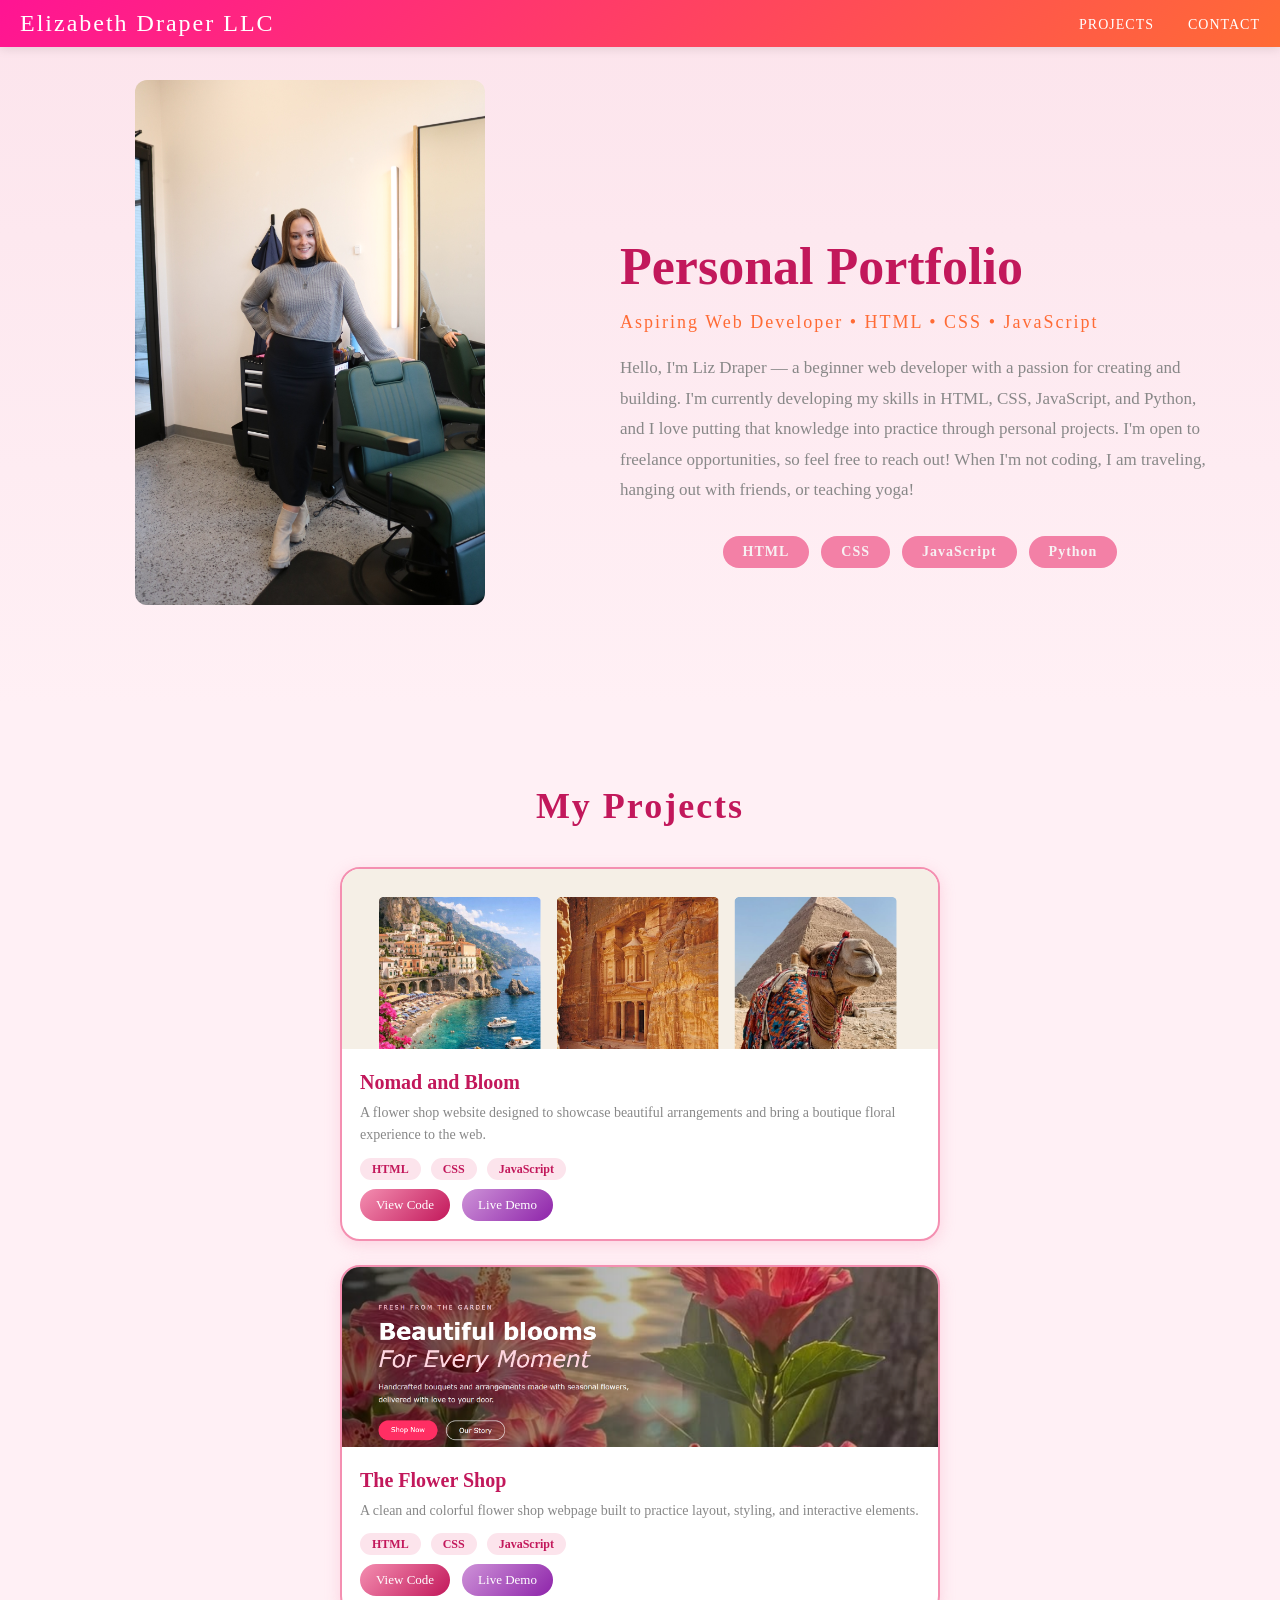
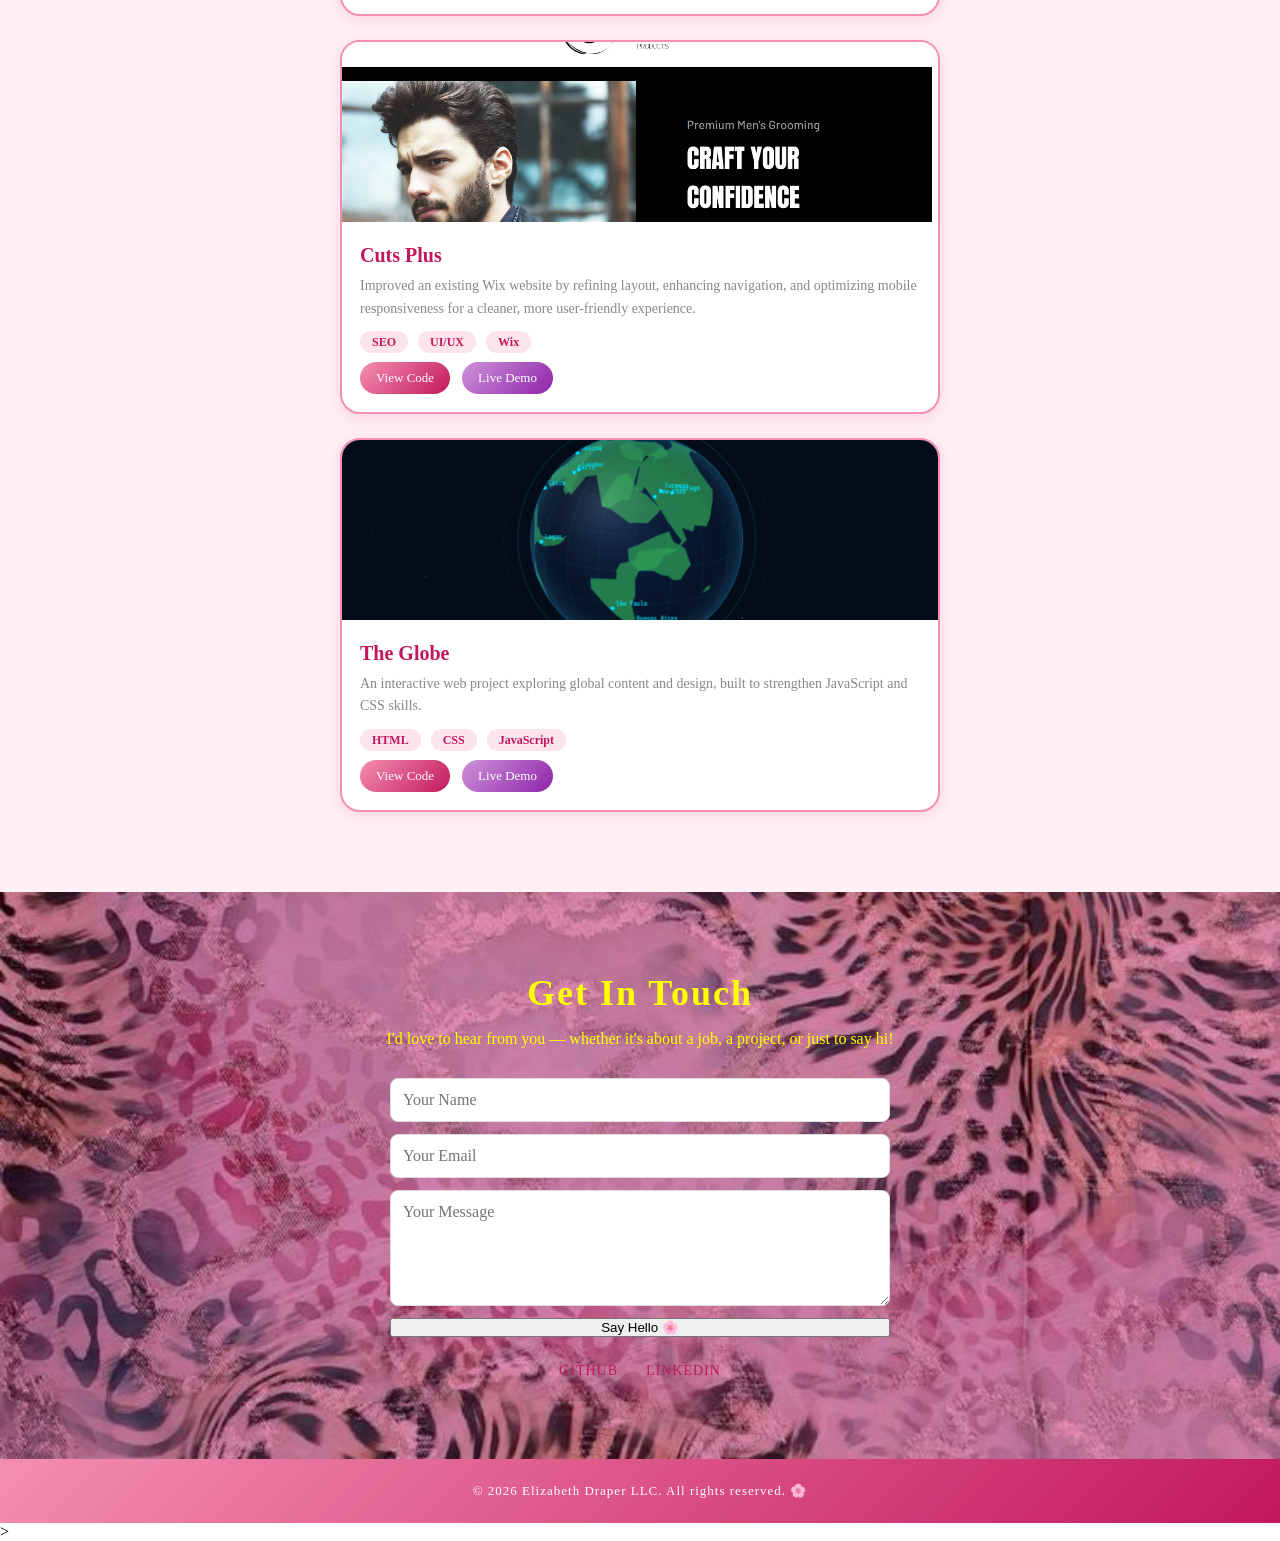
==== index.html @ b150427a "Add files via upload" ====
<!DOCTYPE html>
<html lang="en">
<head>
  <meta charset="UTF-8">
  <meta name="viewport" content="width=device-width, initial-scale=1.0">
  <title>Elizabeth Draper LLC | Portfolio</title>
  <link rel="stylesheet" href="style.css">
  <link href="https://fonts.googleapis.com/css2?family=Cormorant+Garamond:ital,wght@0,400;0,600;1,400&family=Lato:wght@300;400;700&display=swap" rel="stylesheet">
</head>
<body>

  <!-- Header -->
  <header>
    <div class="logo">Elizabeth Draper LLC</div>
    <nav>
      <a href="#projects">Projects</a>
      <a href="#contact">Contact</a>
    </nav>
    
  </header>

<section id="hero">
  <div class="hero-content">
    
    <img src="images/IMG_3966.JPG" alt="Liz Draper" class="headshot">

    <div class="hero-text">
      <h1>Personal Portfolio 🌸</h1>
      <h2 class="tagline">Aspiring Web Developer • HTML • CSS • JavaScript</h2>

      <p>
        Hello, I'm Liz Draper — a beginner web developer with a passion for creating and building. 
        I'm currently developing my skills in HTML, CSS, JavaScript, and Python, and I love putting that knowledge 
        into practice through personal projects. I'm open to freelance opportunities, so feel free to reach out! When I'm not coding, I am traveling, hanging out with friends, or teaching yoga!
      </p>

      <div class="skills-list">
        <span>HTML</span>
        <span>CSS</span>
        <span>JavaScript</span>
        <span>Python</span>
      </div>

    </div>

  </div>
</section>

  

  <!-- Projects -->
  <section id="projects" class="fade-in">
    <h2>My Projects</h2>
    <div class="projects-grid">

      <div class="project-card">
        <img src="images/nmb.png" alt="Nomad and Bloom">
        <div class="project-info">
          <h3>Nomad and Bloom</h3>
          <p>A flower shop website designed to showcase beautiful arrangements and bring a boutique floral experience to the web.</p>
          <div class="project-tags">
            <span>HTML</span>
            <span>CSS</span>
            <span>JavaScript</span>
          </div>
          <div class="project-links">
            <a href="https://ead49181.github.io/nomad-and-bloom/" target="_blank">View Code</a>
            <a href="https://ead49181.github.io/nomad-and-bloom/" target="_blank">Live Demo</a>
          </div>
        </div>
      </div>

      <div class="project-card">
        <img src="images/flowa.png" alt="The Flower Shop">
        <div class="project-info">
          <h3>The Flower Shop</h3>
          <p>A clean and colorful flower shop webpage built to practice layout, styling, and interactive elements.</p>
          <div class="project-tags">
            <span>HTML</span>
            <span>CSS</span>
            <span>JavaScript</span>


          </div>
          <div class="project-links">
            <a href="https://ead49181.github.io/flowershop/" target="_blank">View Code</a>
            <a href="https://ead49181.github.io/flowershop/" target="_blank">Live Demo</a>
          </div>
        </div>
      </div>

      <div class="project-card">
        <img src="images/cutsplus.png" alt="Cuts Plus">
        <div class="project-info">
          <h3>Cuts Plus</h3>
          <p>Improved an existing Wix website by refining layout, enhancing navigation, and optimizing mobile responsiveness for a cleaner, more user-friendly experience.
            </p>
          <div class="project-tags">
            <span>SEO</span>
            <span>UI/UX</span>
            <span>Wix</span>
          </div>
          <div class="project-links">
            <a href="https://www.cutsplusproducts.com/" target="_blank">View Code</a>
            <a href="https://www.cutsplusproducts.com/" target="_blank">Live Demo</a>
          </div>
        </div>
      </div>

      <div class="project-card">
        <img src="images/earf.png" alt="The Globe">
        <div class="project-info">
          <h3>The Globe</h3>
          <p>An interactive web project exploring global content and design, built to strengthen JavaScript and CSS skills.</p>
          <div class="project-tags">
            <span>HTML</span>
            <span>CSS</span>
            <span>JavaScript</span>
          </div>
          <div class="project-links">
            <a href="https://ead49181.github.io/globe/" target="_blank">View Code</a>
            <a href="https://ead49181.github.io/globe/" target="_blank">Live Demo</a>
          </div>
        </div>
      </div>

    </div>
  </section>

  <!-- Contact -->
  <section id="contact" class="fade-in">
    <h2>Get In Touch</h2>
    <p>I'd love to hear from you — whether it's about a job, a project, or just to say hi!</p>
    
    <form action="https://formspree.io/f/mqeodppz" method="POST" class="contact-form">
      <input type="text" name="name" placeholder="Your Name" required>
      <input type="email" name="email" placeholder="Your Email" required>
      <textarea name="message" placeholder="Your Message" rows="5" required></textarea>
      <button type="submit" class="email-btn">Say Hello 🌸</button>
    </form>

    <div class="social-links">
      <a href="https://github.com/ead49181" target="_blank">GitHub</a>
      <a href="https://www.linkedin.com/in/elizabeth-draper-a986241b7/" target="_blank">LinkedIn</a>
    </div>
</section>

  <!-- Footer -->
  <footer>
    <p>© 2026 Elizabeth Draper LLC. All rights reserved. 🌸</p>
  </footer>

  <script src="script.js"></script>
</body>
</html>>
---- style.css ----
/* ── Reset ── */
* {
  margin: 0;
  padding: 0;
  box-sizing: border-box;
}
body {
  background-image: url("images/pinkleopard.jpg");
  background-size: cover;
  background-attachment: fixed;
  background-position: center;
}
.headshot {
  width: 100%;
  max-width: 500px;
  height: auto;
  object-fit: contain;
  border-radius: 10px;
  margin-bottom: 20px;
  display: block;
  margin-left: auto;
  margin-right: auto;
} /* ── Header / Nav ── */
header {
  background: linear-gradient(135deg, #ff1493, #ff6b35);
  padding: 10px 20px;
  display: flex;
  justify-content: space-between;
  align-items: center;
  position: fixed;
  top: 0;
  left: 0;
  width: 100%;
  z-index: 9999;
  box-shadow: 0 2px 10px rgba(0, 0, 0, 0.1);
}
header .logo {
  font-family: "Playfair Display", serif;
  font-size: 24px;
  color: #fff;
  letter-spacing: 2px;
}
nav a {
  color: #fff;
  text-decoration: none;
  margin-left: 30px;
  font-size: 14px;
  letter-spacing: 1px;
  text-transform: uppercase;
  transition: opacity 0.2s;
}
nav a:hover {
  opacity: 0.75;
} /* ── Hero ── */
#hero {
  text-align: center;
  padding: 20px 20px;
  background: linear-gradient(180deg, #fce4ec, #fff0f5);
}
#hero h1 {
  font-family: "Playfair Display", serif;
  font-size: 52px;
  color: #c2185b;
  margin-bottom: 16px;
  margin-top: 100px;
}
#hero h1 span {
  font-style: italic;
  color: #f48fb1;
}
#hero p {
  font-size: 17px;
  color: #888;
  max-width: 600px;
  margin: 0 auto 30px;
  line-height: 1.8;
}
#hero .cta-btn {
  display: inline-block;
  background: linear-gradient(135deg, #f48fb1, #c2185b);
  color: #fff;
  padding: 14px 36px;
  border-radius: 30px;
  text-decoration: none;
  font-size: 15px;
  letter-spacing: 1px;
  transition:
    opacity 0.2s ease,
    transform 0.2s ease;
}
#hero .cta-btn:hover {
  opacity: 0.85;
  transform: translateY(-2px);
} /* ── About ── */
#about {
  padding: 80px 20px;
  text-align: center;
  background: #fff0f5;
}
#about h2 {
  font-family: "Playfair Display", serif;
  font-size: 36px;
  color: #c2185b;
  margin-bottom: 20px;
  letter-spacing: 2px;
}
#about p {
  font-size: 16px;
  color: #888;
  max-width: 650px;
  margin: 0 auto 16px;
  line-height: 1.9;
} /* ── Skills ── */
.skills-list {
  display: flex;
  justify-content: center;
  flex-wrap: wrap;
  gap: 12px;
  margin-top: 30px;
  width: 100%;
}
.skills-list span {
  background: #f380a6;
  color: #f7f1f3;
  border-radius: 20px;
  padding: 8px 20px;
  font-size: 14px;
  font-weight: bold;
  letter-spacing: 1px;
} /* ── Projects ── */
#projects {
  padding: 80px 20px;
  background-color: #fff0f5;
}
#projects h2 {
  font-family: "Playfair Display", serif;
  font-size: 36px;
  text-align: center;
  color: #c2185b;
  margin-bottom: 40px;
  letter-spacing: 2px;
}
.projects-grid {
  display: grid;
  grid-template-columns: 1fr;
  gap: 24px;
  max-width: 600px;
  margin: 0 auto;
}
.project-card {
  background: #fff;
  border: 2px solid #f48fb1;
  border-radius: 20px;
  overflow: hidden;
  box-shadow: 0 4px 15px rgba(244, 143, 177, 0.3);
  transition:
    transform 0.3s ease,
    box-shadow 0.3s ease;
}
.project-card:hover {
  transform: translateY(-6px);
  box-shadow: 0 8px 25px rgba(244, 143, 177, 0.5);
}
.project-card img {
  width: 100%;
  height: 180px;
  object-fit: cover;
}
.project-info {
  padding: 18px;
}
.project-info h3 {
  font-family: "Playfair Display", serif;
  font-size: 20px;
  color: #c2185b;
  margin-bottom: 8px;
}
.project-info p {
  font-size: 14px;
  color: #888;
  margin-bottom: 12px;
  line-height: 1.6;
}
.project-tags span {
  background: #fce4ec;
  color: #c2185b;
  border-radius: 20px;
  padding: 4px 12px;
  font-size: 12px;
  margin-right: 6px;
  font-weight: bold;
}
.project-links a {
  display: inline-block;
  margin-top: 12px;
  color: #fff;
  background: linear-gradient(135deg, #f48fb1, #c2185b);
  padding: 8px 16px;
  border-radius: 20px;
  font-size: 13px;
  text-decoration: none;
  transition: opacity 0.2s ease;
}
.project-links a:hover {
  opacity: 0.85;
}
.project-links a:last-child {
  margin-left: 8px;
  background: linear-gradient(135deg, #ce93d8, #8e24aa);
} /* ── Contact ── */
#contact {
  padding: 80px 20px;
  text-align: center;
  background-image: url("images/pinkleopard.jpg");
  background-size: cover;
  background-position: center;
}
#contact h2 {
  font-family: "Playfair Display", serif;
  font-size: 36px;
  color: #ffff00;
  margin-bottom: 16px;
  letter-spacing: 2px;
}
#contact p {
  font-size: 16px;
  color: #ffff00;
  margin-bottom: 30px;
}
#contact a.email-btn {
  display: inline-block;
  background: linear-gradient(135deg, #f48fb1, #c2185b);
  color: #fff;
  padding: 14px 36px;
  border-radius: 30px;
  text-decoration: none;
  font-size: 15px;
  letter-spacing: 1px;
  transition:
    opacity 0.2s ease,
    transform 0.2s ease;
}
#contact a.email-btn:hover {
  opacity: 0.85;
  transform: translateY(-2px);
}
.social-links {
  margin-top: 24px;
}
.social-links a {
  color: #c2185b;
  text-decoration: none;
  margin: 0 12px;
  font-size: 14px;
  letter-spacing: 1px;
  text-transform: uppercase;
  transition: opacity 0.2s;
}
.social-links a:hover {
  opacity: 0.7;
} /* ── Footer ── */
footer {
  background: linear-gradient(135deg, #f48fb1, #c2185b);
  text-align: center;
  padding: 24px;
  color: #fff;
  font-size: 13px;
  letter-spacing: 1px;
}
.tagline {
  font-size: 18px;
  color: #ff6b35;
  font-weight: 300;
  margin-bottom: 20px;
  letter-spacing: 2px;
}
.hero-content {
  display: flex;
  align-items: center;
  justify-content: center;
  gap: 60px;
  max-width: 1200px;
  margin: 0 auto;
  padding: 60px 20px;
}
.hero-text {
  flex: 1;
  text-align: left;
}
.headshot {
  width: 350px;
  height: auto;
  border-radius: 12px; /* optional slightly rounded corners */
}
@media (max-width: 768px) {
  .hero-content {
    flex-direction: column;
    text-align: center;
  }
  .hero-text {
    text-align: center;
  }
}
.hero-text {
  max-width: 600px;
}
.hero-text h1,
.hero-text h2,
.hero-text p {
  text-align: left;
}
.contact-form {
  display: flex;
  flex-direction: column;
  gap: 12px;
  max-width: 500px;
  margin: 20px auto;
}

.contact-form input,
.contact-form textarea {
  padding: 12px;
  border: 1px solid #ddd;
  border-radius: 8px;
  font-family: inherit;
  font-size: 1rem;
}

.contact-form textarea {
  resize: vertical;
}
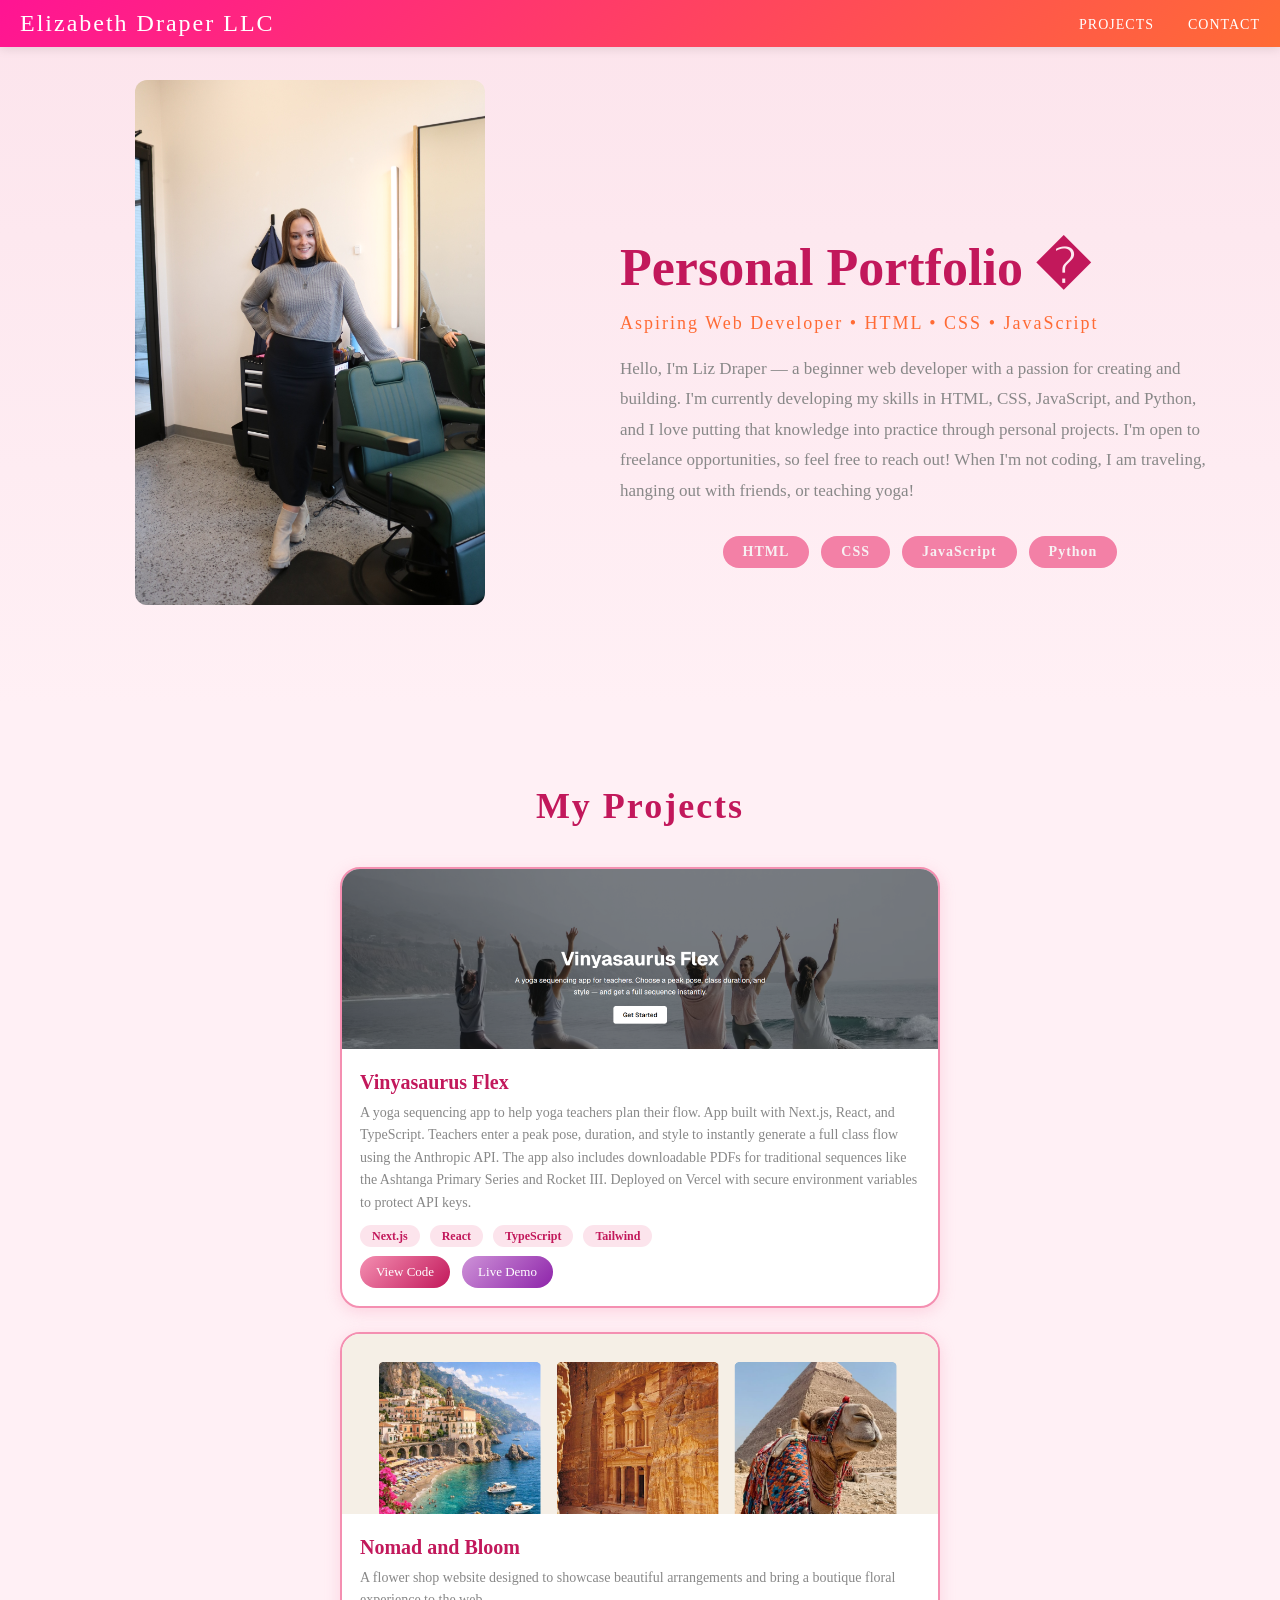
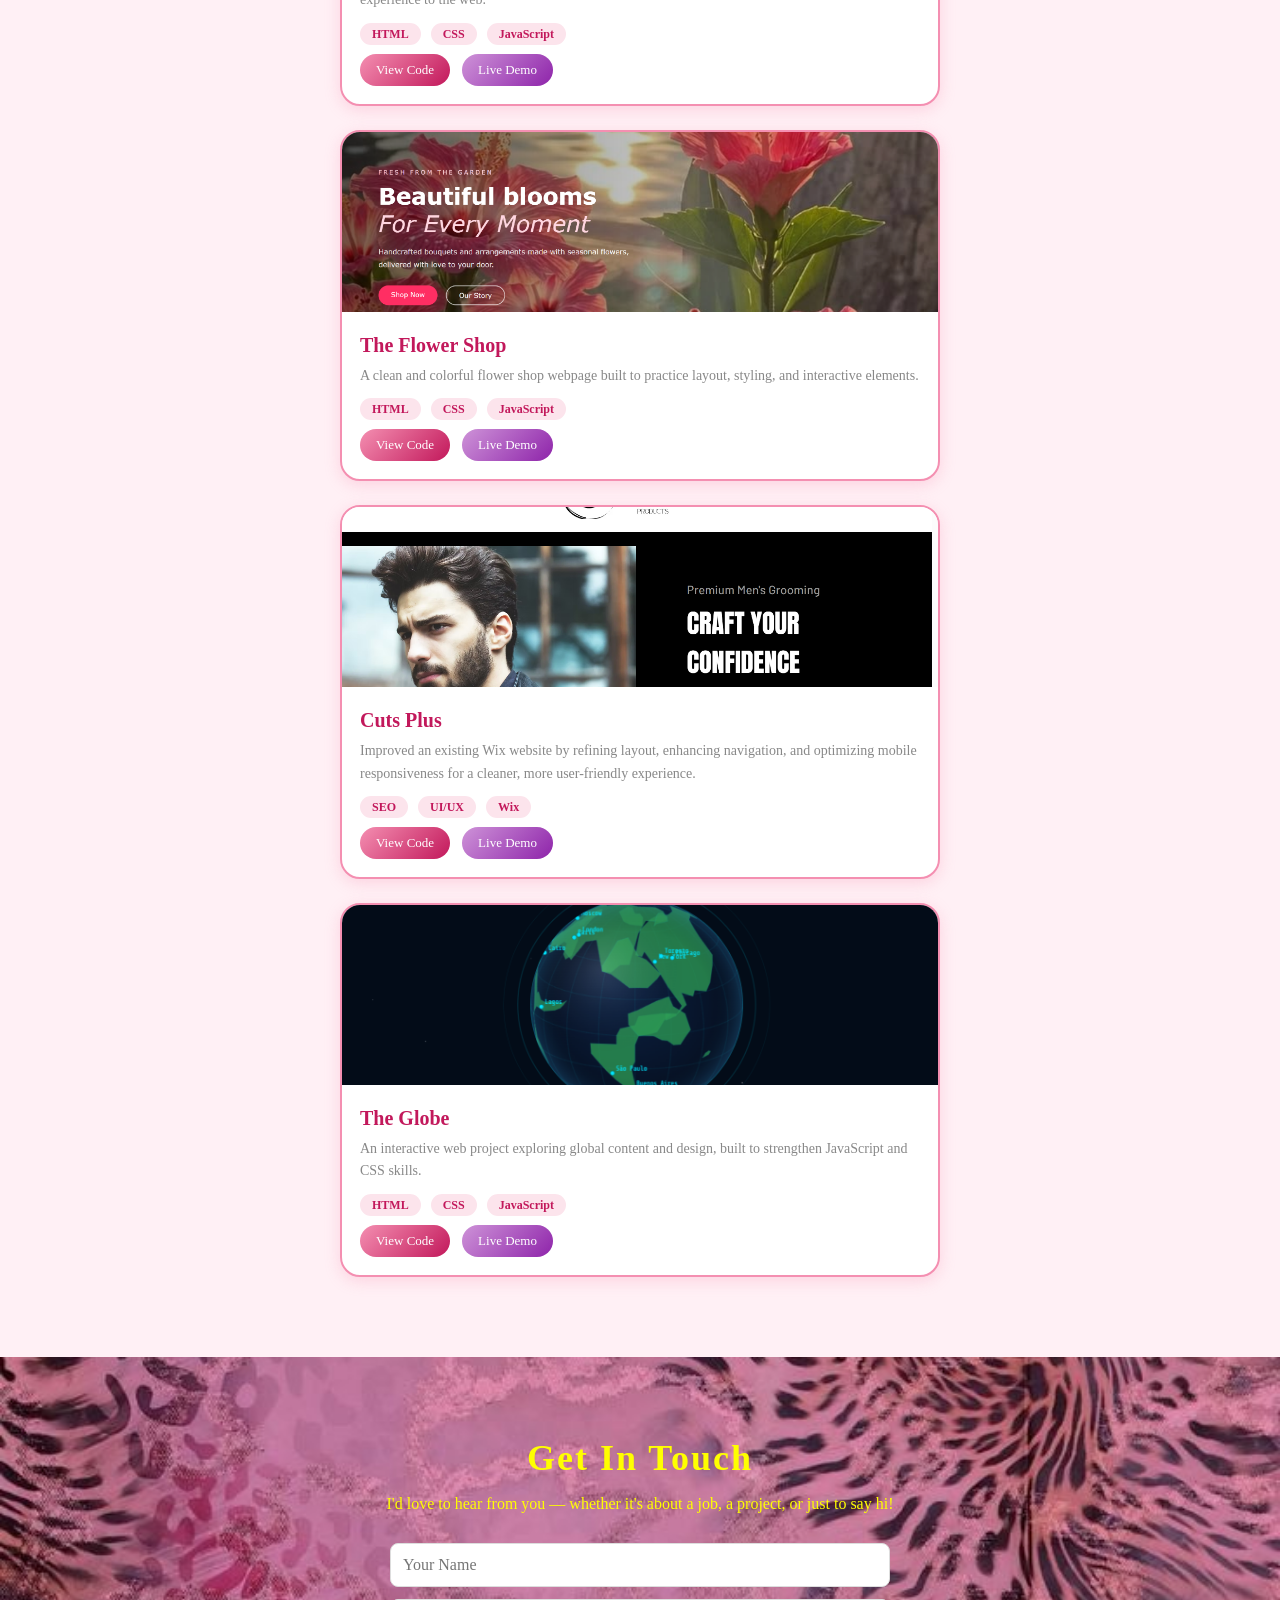
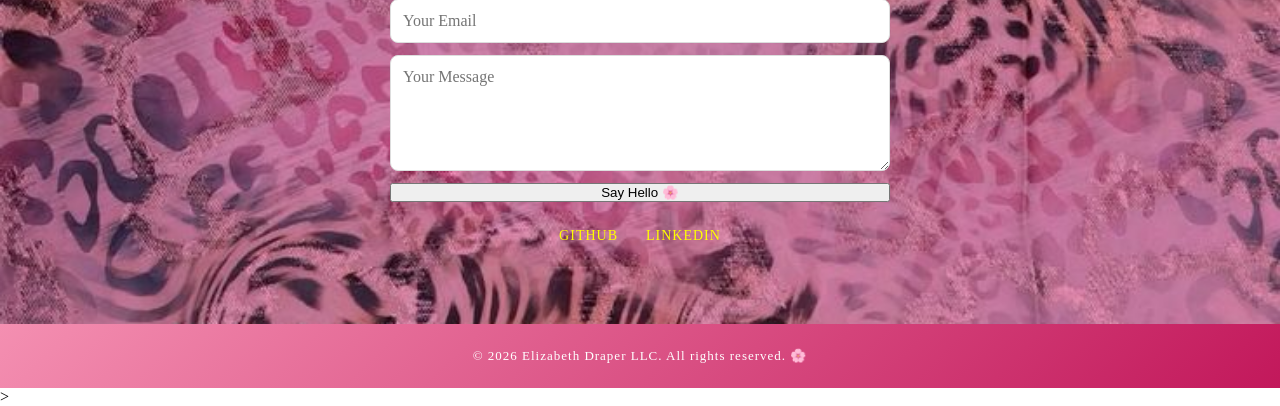
==== commit 50cbd8c2: "add vinyasaurus flex project" ====
--- a/index.html
+++ b/index.html
@@ -1,155 +1,179 @@
-<!DOCTYPE html>
-<html lang="en">
-<head>
-  <meta charset="UTF-8">
-  <meta name="viewport" content="width=device-width, initial-scale=1.0">
-  <title>Elizabeth Draper LLC | Portfolio</title>
-  <link rel="stylesheet" href="style.css">
-  <link href="https://fonts.googleapis.com/css2?family=Cormorant+Garamond:ital,wght@0,400;0,600;1,400&family=Lato:wght@300;400;700&display=swap" rel="stylesheet">
-</head>
-<body>
-
-  <!-- Header -->
-  <header>
-    <div class="logo">Elizabeth Draper LLC</div>
-    <nav>
-      <a href="#projects">Projects</a>
-      <a href="#contact">Contact</a>
-    </nav>
-    
-  </header>
-
-<section id="hero">
-  <div class="hero-content">
-    
-    <img src="images/IMG_3966.JPG" alt="Liz Draper" class="headshot">
-
-    <div class="hero-text">
-      <h1>Personal Portfolio 🌸</h1>
-      <h2 class="tagline">Aspiring Web Developer • HTML • CSS • JavaScript</h2>
-
-      <p>
-        Hello, I'm Liz Draper — a beginner web developer with a passion for creating and building. 
-        I'm currently developing my skills in HTML, CSS, JavaScript, and Python, and I love putting that knowledge 
-        into practice through personal projects. I'm open to freelance opportunities, so feel free to reach out! When I'm not coding, I am traveling, hanging out with friends, or teaching yoga!
-      </p>
-
-      <div class="skills-list">
-        <span>HTML</span>
-        <span>CSS</span>
-        <span>JavaScript</span>
-        <span>Python</span>
-      </div>
-
-    </div>
-
-  </div>
-</section>
-
-  
-
-  <!-- Projects -->
-  <section id="projects" class="fade-in">
-    <h2>My Projects</h2>
-    <div class="projects-grid">
-
-      <div class="project-card">
-        <img src="images/nmb.png" alt="Nomad and Bloom">
-        <div class="project-info">
-          <h3>Nomad and Bloom</h3>
-          <p>A flower shop website designed to showcase beautiful arrangements and bring a boutique floral experience to the web.</p>
-          <div class="project-tags">
-            <span>HTML</span>
-            <span>CSS</span>
-            <span>JavaScript</span>
-          </div>
-          <div class="project-links">
-            <a href="https://ead49181.github.io/nomad-and-bloom/" target="_blank">View Code</a>
-            <a href="https://ead49181.github.io/nomad-and-bloom/" target="_blank">Live Demo</a>
-          </div>
-        </div>
-      </div>
-
-      <div class="project-card">
-        <img src="images/flowa.png" alt="The Flower Shop">
-        <div class="project-info">
-          <h3>The Flower Shop</h3>
-          <p>A clean and colorful flower shop webpage built to practice layout, styling, and interactive elements.</p>
-          <div class="project-tags">
-            <span>HTML</span>
-            <span>CSS</span>
-            <span>JavaScript</span>
-
-
-          </div>
-          <div class="project-links">
-            <a href="https://ead49181.github.io/flowershop/" target="_blank">View Code</a>
-            <a href="https://ead49181.github.io/flowershop/" target="_blank">Live Demo</a>
-          </div>
-        </div>
-      </div>
-
-      <div class="project-card">
-        <img src="images/cutsplus.png" alt="Cuts Plus">
-        <div class="project-info">
-          <h3>Cuts Plus</h3>
-          <p>Improved an existing Wix website by refining layout, enhancing navigation, and optimizing mobile responsiveness for a cleaner, more user-friendly experience.
-            </p>
-          <div class="project-tags">
-            <span>SEO</span>
-            <span>UI/UX</span>
-            <span>Wix</span>
-          </div>
-          <div class="project-links">
-            <a href="https://www.cutsplusproducts.com/" target="_blank">View Code</a>
-            <a href="https://www.cutsplusproducts.com/" target="_blank">Live Demo</a>
-          </div>
-        </div>
-      </div>
-
-      <div class="project-card">
-        <img src="images/earf.png" alt="The Globe">
-        <div class="project-info">
-          <h3>The Globe</h3>
-          <p>An interactive web project exploring global content and design, built to strengthen JavaScript and CSS skills.</p>
-          <div class="project-tags">
-            <span>HTML</span>
-            <span>CSS</span>
-            <span>JavaScript</span>
-          </div>
-          <div class="project-links">
-            <a href="https://ead49181.github.io/globe/" target="_blank">View Code</a>
-            <a href="https://ead49181.github.io/globe/" target="_blank">Live Demo</a>
-          </div>
-        </div>
-      </div>
-
-    </div>
-  </section>
-
-  <!-- Contact -->
-  <section id="contact" class="fade-in">
-    <h2>Get In Touch</h2>
-    <p>I'd love to hear from you — whether it's about a job, a project, or just to say hi!</p>
-    
-    <form action="https://formspree.io/f/mqeodppz" method="POST" class="contact-form">
-      <input type="text" name="name" placeholder="Your Name" required>
-      <input type="email" name="email" placeholder="Your Email" required>
-      <textarea name="message" placeholder="Your Message" rows="5" required></textarea>
-      <button type="submit" class="email-btn">Say Hello 🌸</button>
-    </form>
-
-    <div class="social-links">
-      <a href="https://github.com/ead49181" target="_blank">GitHub</a>
-      <a href="https://www.linkedin.com/in/elizabeth-draper-a986241b7/" target="_blank">LinkedIn</a>
-    </div>
-</section>
-
-  <!-- Footer -->
-  <footer>
-    <p>© 2026 Elizabeth Draper LLC. All rights reserved. 🌸</p>
-  </footer>
-
-  <script src="script.js"></script>
-</body>
+<!DOCTYPE html>
+<html lang="en">
+<head>
+  <meta charset="UTF-8">
+  <meta name="viewport" content="width=device-width, initial-scale=1.0">
+  <title>Elizabeth Draper LLC | Portfolio</title>
+  <link rel="stylesheet" href="style.css">
+  <link href="https://fonts.googleapis.com/css2?family=Cormorant+Garamond:ital,wght@0,400;0,600;1,400&family=Lato:wght@300;400;700&display=swap" rel="stylesheet">
+</head>
+<body>
+
+  <!-- Header -->
+  <header>
+    <div class="logo">Elizabeth Draper LLC</div>
+    <nav>
+      <a href="#projects">Projects</a>
+      <a href="#contact">Contact</a>
+    </nav>
+    
+  </header>
+
+<section id="hero">
+  <div class="hero-content">
+    
+    <img src="images/IMG_3966.JPG" alt="Liz Draper" class="headshot">
+
+    <div class="hero-text">
+      <h1>Personal Portfolio 🌸</h1>
+      <h2 class="tagline">Aspiring Web Developer • HTML • CSS • JavaScript</h2>
+
+      <p>
+        Hello, I'm Liz Draper — a beginner web developer with a passion for creating and building. 
+        I'm currently developing my skills in HTML, CSS, JavaScript, and Python, and I love putting that knowledge 
+        into practice through personal projects. I'm open to freelance opportunities, so feel free to reach out! When I'm not coding, I am traveling, hanging out with friends, or teaching yoga!
+      </p>
+
+      <div class="skills-list">
+        <span>HTML</span>
+        <span>CSS</span>
+        <span>JavaScript</span>
+        <span>Python</span>
+      </div>
+
+    </div>
+
+  </div>
+</section>
+
+  
+
+  <!-- Projects -->
+  <section id="projects" class="fade-in">
+    <h2>My Projects</h2>
+    <div class="projects-grid">
+
+      <div class="project-card">
+        <img src="images/vinny.png" alt="Vinyasaurus Flex">
+        <div class="project-info">
+          <h3>Vinyasaurus Flex</h3>
+          <p>A yoga sequencing app to help yoga teachers plan their flow. 
+            App built with Next.js, React, and TypeScript. Teachers enter a peak pose, duration, 
+            and style to instantly generate a full class flow using the Anthropic API. The app 
+            also includes downloadable PDFs for traditional sequences like the Ashtanga Primary 
+            Series and Rocket III. Deployed on Vercel with secure environment variables to protect
+             API keys.</p>
+          <div class="project-tags">
+            <span>Next.js</span>
+            <span>React</span>
+            <span>TypeScript</span>
+            <span>Tailwind</span>
+          </div>
+          <div class="project-links">
+            <a href="https://github.com/ead49181/vinyasasorusflex" target="_blank">View Code</a>
+            <a href="https://vinyasasorusflex.vercel.app" target="_blank">Live Demo</a>
+          </div>
+        </div>
+      </div>
+
+
+      <div class="project-card">
+        <img src="images/nmb.png" alt="Nomad and Bloom">
+        <div class="project-info">
+          <h3>Nomad and Bloom</h3>
+          <p>A flower shop website designed to showcase beautiful arrangements and bring a boutique floral experience to the web.</p>
+          <div class="project-tags">
+            <span>HTML</span>
+            <span>CSS</span>
+            <span>JavaScript</span>
+          </div>
+          <div class="project-links">
+            <a href="https://ead49181.github.io/nomad-and-bloom/" target="_blank">View Code</a>
+            <a href="https://ead49181.github.io/nomad-and-bloom/" target="_blank">Live Demo</a>
+          </div>
+        </div>
+      </div>
+
+      <div class="project-card">
+        <img src="images/flowa.png" alt="The Flower Shop">
+        <div class="project-info">
+          <h3>The Flower Shop</h3>
+          <p>A clean and colorful flower shop webpage built to practice layout, styling, and interactive elements.</p>
+          <div class="project-tags">
+            <span>HTML</span>
+            <span>CSS</span>
+            <span>JavaScript</span>
+
+
+          </div>
+          <div class="project-links">
+            <a href="https://ead49181.github.io/flowershop/" target="_blank">View Code</a>
+            <a href="https://ead49181.github.io/flowershop/" target="_blank">Live Demo</a>
+          </div>
+        </div>
+      </div>
+
+      <div class="project-card">
+        <img src="images/cutsplus.png" alt="Cuts Plus">
+        <div class="project-info">
+          <h3>Cuts Plus</h3>
+          <p>Improved an existing Wix website by refining layout, enhancing navigation, and optimizing mobile responsiveness for a cleaner, more user-friendly experience.
+            </p>
+          <div class="project-tags">
+            <span>SEO</span>
+            <span>UI/UX</span>
+            <span>Wix</span>
+          </div>
+          <div class="project-links">
+            <a href="https://www.cutsplusproducts.com/" target="_blank">View Code</a>
+            <a href="https://www.cutsplusproducts.com/" target="_blank">Live Demo</a>
+          </div>
+        </div>
+      </div>
+
+      <div class="project-card">
+        <img src="images/earf.png" alt="The Globe">
+        <div class="project-info">
+          <h3>The Globe</h3>
+          <p>An interactive web project exploring global content and design, built to strengthen JavaScript and CSS skills.</p>
+          <div class="project-tags">
+            <span>HTML</span>
+            <span>CSS</span>
+            <span>JavaScript</span>
+          </div>
+          <div class="project-links">
+            <a href="https://ead49181.github.io/globe/" target="_blank">View Code</a>
+            <a href="https://ead49181.github.io/globe/" target="_blank">Live Demo</a>
+          </div>
+        </div>
+      </div>
+
+    </div>
+  </section>
+
+  <!-- Contact -->
+  <section id="contact" class="fade-in">
+    <h2>Get In Touch</h2>
+    <p>I'd love to hear from you — whether it's about a job, a project, or just to say hi!</p>
+    
+    <form action="https://formspree.io/f/mqeodppz" method="POST" class="contact-form">
+      <input type="text" name="name" placeholder="Your Name" required>
+      <input type="email" name="email" placeholder="Your Email" required>
+      <textarea name="message" placeholder="Your Message" rows="5" required></textarea>
+      <button type="submit" class="email-btn">Say Hello 🌸</button>
+    </form>
+
+    <div class="social-links">
+      <a href="https://github.com/ead49181" target="_blank">GitHub</a>
+      <a href="https://www.linkedin.com/in/elizabeth-draper-a986241b7/" target="_blank">LinkedIn</a>
+    </div>
+</section>
+
+  <!-- Footer -->
+  <footer>
+    <p>© 2026 Elizabeth Draper LLC. All rights reserved. 🌸</p>
+  </footer>
+
+  <script src="script.js"></script>
+</body>
 </html>>
--- a/style.css
+++ b/style.css
@@ -1,331 +1,331 @@
-/* ── Reset ── */
-* {
-  margin: 0;
-  padding: 0;
-  box-sizing: border-box;
-}
-body {
-  background-image: url("images/pinkleopard.jpg");
-  background-size: cover;
-  background-attachment: fixed;
-  background-position: center;
-}
-.headshot {
-  width: 100%;
-  max-width: 500px;
-  height: auto;
-  object-fit: contain;
-  border-radius: 10px;
-  margin-bottom: 20px;
-  display: block;
-  margin-left: auto;
-  margin-right: auto;
-} /* ── Header / Nav ── */
-header {
-  background: linear-gradient(135deg, #ff1493, #ff6b35);
-  padding: 10px 20px;
-  display: flex;
-  justify-content: space-between;
-  align-items: center;
-  position: fixed;
-  top: 0;
-  left: 0;
-  width: 100%;
-  z-index: 9999;
-  box-shadow: 0 2px 10px rgba(0, 0, 0, 0.1);
-}
-header .logo {
-  font-family: "Playfair Display", serif;
-  font-size: 24px;
-  color: #fff;
-  letter-spacing: 2px;
-}
-nav a {
-  color: #fff;
-  text-decoration: none;
-  margin-left: 30px;
-  font-size: 14px;
-  letter-spacing: 1px;
-  text-transform: uppercase;
-  transition: opacity 0.2s;
-}
-nav a:hover {
-  opacity: 0.75;
-} /* ── Hero ── */
-#hero {
-  text-align: center;
-  padding: 20px 20px;
-  background: linear-gradient(180deg, #fce4ec, #fff0f5);
-}
-#hero h1 {
-  font-family: "Playfair Display", serif;
-  font-size: 52px;
-  color: #c2185b;
-  margin-bottom: 16px;
-  margin-top: 100px;
-}
-#hero h1 span {
-  font-style: italic;
-  color: #f48fb1;
-}
-#hero p {
-  font-size: 17px;
-  color: #888;
-  max-width: 600px;
-  margin: 0 auto 30px;
-  line-height: 1.8;
-}
-#hero .cta-btn {
-  display: inline-block;
-  background: linear-gradient(135deg, #f48fb1, #c2185b);
-  color: #fff;
-  padding: 14px 36px;
-  border-radius: 30px;
-  text-decoration: none;
-  font-size: 15px;
-  letter-spacing: 1px;
-  transition:
-    opacity 0.2s ease,
-    transform 0.2s ease;
-}
-#hero .cta-btn:hover {
-  opacity: 0.85;
-  transform: translateY(-2px);
-} /* ── About ── */
-#about {
-  padding: 80px 20px;
-  text-align: center;
-  background: #fff0f5;
-}
-#about h2 {
-  font-family: "Playfair Display", serif;
-  font-size: 36px;
-  color: #c2185b;
-  margin-bottom: 20px;
-  letter-spacing: 2px;
-}
-#about p {
-  font-size: 16px;
-  color: #888;
-  max-width: 650px;
-  margin: 0 auto 16px;
-  line-height: 1.9;
-} /* ── Skills ── */
-.skills-list {
-  display: flex;
-  justify-content: center;
-  flex-wrap: wrap;
-  gap: 12px;
-  margin-top: 30px;
-  width: 100%;
-}
-.skills-list span {
-  background: #f380a6;
-  color: #f7f1f3;
-  border-radius: 20px;
-  padding: 8px 20px;
-  font-size: 14px;
-  font-weight: bold;
-  letter-spacing: 1px;
-} /* ── Projects ── */
-#projects {
-  padding: 80px 20px;
-  background-color: #fff0f5;
-}
-#projects h2 {
-  font-family: "Playfair Display", serif;
-  font-size: 36px;
-  text-align: center;
-  color: #c2185b;
-  margin-bottom: 40px;
-  letter-spacing: 2px;
-}
-.projects-grid {
-  display: grid;
-  grid-template-columns: 1fr;
-  gap: 24px;
-  max-width: 600px;
-  margin: 0 auto;
-}
-.project-card {
-  background: #fff;
-  border: 2px solid #f48fb1;
-  border-radius: 20px;
-  overflow: hidden;
-  box-shadow: 0 4px 15px rgba(244, 143, 177, 0.3);
-  transition:
-    transform 0.3s ease,
-    box-shadow 0.3s ease;
-}
-.project-card:hover {
-  transform: translateY(-6px);
-  box-shadow: 0 8px 25px rgba(244, 143, 177, 0.5);
-}
-.project-card img {
-  width: 100%;
-  height: 180px;
-  object-fit: cover;
-}
-.project-info {
-  padding: 18px;
-}
-.project-info h3 {
-  font-family: "Playfair Display", serif;
-  font-size: 20px;
-  color: #c2185b;
-  margin-bottom: 8px;
-}
-.project-info p {
-  font-size: 14px;
-  color: #888;
-  margin-bottom: 12px;
-  line-height: 1.6;
-}
-.project-tags span {
-  background: #fce4ec;
-  color: #c2185b;
-  border-radius: 20px;
-  padding: 4px 12px;
-  font-size: 12px;
-  margin-right: 6px;
-  font-weight: bold;
-}
-.project-links a {
-  display: inline-block;
-  margin-top: 12px;
-  color: #fff;
-  background: linear-gradient(135deg, #f48fb1, #c2185b);
-  padding: 8px 16px;
-  border-radius: 20px;
-  font-size: 13px;
-  text-decoration: none;
-  transition: opacity 0.2s ease;
-}
-.project-links a:hover {
-  opacity: 0.85;
-}
-.project-links a:last-child {
-  margin-left: 8px;
-  background: linear-gradient(135deg, #ce93d8, #8e24aa);
-} /* ── Contact ── */
-#contact {
-  padding: 80px 20px;
-  text-align: center;
-  background-image: url("images/pinkleopard.jpg");
-  background-size: cover;
-  background-position: center;
-}
-#contact h2 {
-  font-family: "Playfair Display", serif;
-  font-size: 36px;
-  color: #ffff00;
-  margin-bottom: 16px;
-  letter-spacing: 2px;
-}
-#contact p {
-  font-size: 16px;
-  color: #ffff00;
-  margin-bottom: 30px;
-}
-#contact a.email-btn {
-  display: inline-block;
-  background: linear-gradient(135deg, #f48fb1, #c2185b);
-  color: #fff;
-  padding: 14px 36px;
-  border-radius: 30px;
-  text-decoration: none;
-  font-size: 15px;
-  letter-spacing: 1px;
-  transition:
-    opacity 0.2s ease,
-    transform 0.2s ease;
-}
-#contact a.email-btn:hover {
-  opacity: 0.85;
-  transform: translateY(-2px);
-}
-.social-links {
-  margin-top: 24px;
-}
-.social-links a {
-  color: #c2185b;
-  text-decoration: none;
-  margin: 0 12px;
-  font-size: 14px;
-  letter-spacing: 1px;
-  text-transform: uppercase;
-  transition: opacity 0.2s;
-}
-.social-links a:hover {
-  opacity: 0.7;
-} /* ── Footer ── */
-footer {
-  background: linear-gradient(135deg, #f48fb1, #c2185b);
-  text-align: center;
-  padding: 24px;
-  color: #fff;
-  font-size: 13px;
-  letter-spacing: 1px;
-}
-.tagline {
-  font-size: 18px;
-  color: #ff6b35;
-  font-weight: 300;
-  margin-bottom: 20px;
-  letter-spacing: 2px;
-}
-.hero-content {
-  display: flex;
-  align-items: center;
-  justify-content: center;
-  gap: 60px;
-  max-width: 1200px;
-  margin: 0 auto;
-  padding: 60px 20px;
-}
-.hero-text {
-  flex: 1;
-  text-align: left;
-}
-.headshot {
-  width: 350px;
-  height: auto;
-  border-radius: 12px; /* optional slightly rounded corners */
-}
-@media (max-width: 768px) {
-  .hero-content {
-    flex-direction: column;
-    text-align: center;
-  }
-  .hero-text {
-    text-align: center;
-  }
-}
-.hero-text {
-  max-width: 600px;
-}
-.hero-text h1,
-.hero-text h2,
-.hero-text p {
-  text-align: left;
-}
-.contact-form {
-  display: flex;
-  flex-direction: column;
-  gap: 12px;
-  max-width: 500px;
-  margin: 20px auto;
-}
-
-.contact-form input,
-.contact-form textarea {
-  padding: 12px;
-  border: 1px solid #ddd;
-  border-radius: 8px;
-  font-family: inherit;
-  font-size: 1rem;
-}
-
-.contact-form textarea {
-  resize: vertical;
+/* ── Reset ── */
+* {
+  margin: 0;
+  padding: 0;
+  box-sizing: border-box;
+}
+body {
+  background-image: url("images/pinkleopard.jpg");
+  background-size: cover;
+  background-attachment: fixed;
+  background-position: center;
+}
+.headshot {
+  width: 100%;
+  max-width: 500px;
+  height: auto;
+  object-fit: contain;
+  border-radius: 10px;
+  margin-bottom: 20px;
+  display: block;
+  margin-left: auto;
+  margin-right: auto;
+} /* ── Header / Nav ── */
+header {
+  background: linear-gradient(135deg, #ff1493, #ff6b35);
+  padding: 10px 20px;
+  display: flex;
+  justify-content: space-between;
+  align-items: center;
+  position: fixed;
+  top: 0;
+  left: 0;
+  width: 100%;
+  z-index: 9999;
+  box-shadow: 0 2px 10px rgba(0, 0, 0, 0.1);
+}
+header .logo {
+  font-family: "Playfair Display", serif;
+  font-size: 24px;
+  color: #fff;
+  letter-spacing: 2px;
+}
+nav a {
+  color: #fff;
+  text-decoration: none;
+  margin-left: 30px;
+  font-size: 14px;
+  letter-spacing: 1px;
+  text-transform: uppercase;
+  transition: opacity 0.2s;
+}
+nav a:hover {
+  opacity: 0.75;
+} /* ── Hero ── */
+#hero {
+  text-align: center;
+  padding: 20px 20px;
+  background: linear-gradient(180deg, #fce4ec, #fff0f5);
+}
+#hero h1 {
+  font-family: "Playfair Display", serif;
+  font-size: 52px;
+  color: #c2185b;
+  margin-bottom: 16px;
+  margin-top: 100px;
+}
+#hero h1 span {
+  font-style: italic;
+  color: #f48fb1;
+}
+#hero p {
+  font-size: 17px;
+  color: #888;
+  max-width: 600px;
+  margin: 0 auto 30px;
+  line-height: 1.8;
+}
+#hero .cta-btn {
+  display: inline-block;
+  background: linear-gradient(135deg, #f48fb1, #c2185b);
+  color: #fff;
+  padding: 14px 36px;
+  border-radius: 30px;
+  text-decoration: none;
+  font-size: 15px;
+  letter-spacing: 1px;
+  transition:
+    opacity 0.2s ease,
+    transform 0.2s ease;
+}
+#hero .cta-btn:hover {
+  opacity: 0.85;
+  transform: translateY(-2px);
+} /* ── About ── */
+#about {
+  padding: 80px 20px;
+  text-align: center;
+  background: #fff0f5;
+}
+#about h2 {
+  font-family: "Playfair Display", serif;
+  font-size: 36px;
+  color: #c2185b;
+  margin-bottom: 20px;
+  letter-spacing: 2px;
+}
+#about p {
+  font-size: 16px;
+  color: #888;
+  max-width: 650px;
+  margin: 0 auto 16px;
+  line-height: 1.9;
+} /* ── Skills ── */
+.skills-list {
+  display: flex;
+  justify-content: center;
+  flex-wrap: wrap;
+  gap: 12px;
+  margin-top: 30px;
+  width: 100%;
+}
+.skills-list span {
+  background: #f380a6;
+  color: #f7f1f3;
+  border-radius: 20px;
+  padding: 8px 20px;
+  font-size: 14px;
+  font-weight: bold;
+  letter-spacing: 1px;
+} /* ── Projects ── */
+#projects {
+  padding: 80px 20px;
+  background-color: #fff0f5;
+}
+#projects h2 {
+  font-family: "Playfair Display", serif;
+  font-size: 36px;
+  text-align: center;
+  color: #c2185b;
+  margin-bottom: 40px;
+  letter-spacing: 2px;
+}
+.projects-grid {
+  display: grid;
+  grid-template-columns: 1fr;
+  gap: 24px;
+  max-width: 600px;
+  margin: 0 auto;
+}
+.project-card {
+  background: #fff;
+  border: 2px solid #f48fb1;
+  border-radius: 20px;
+  overflow: hidden;
+  box-shadow: 0 4px 15px rgba(244, 143, 177, 0.3);
+  transition:
+    transform 0.3s ease,
+    box-shadow 0.3s ease;
+}
+.project-card:hover {
+  transform: translateY(-6px);
+  box-shadow: 0 8px 25px rgba(244, 143, 177, 0.5);
+}
+.project-card img {
+  width: 100%;
+  height: 180px;
+  object-fit: cover;
+}
+.project-info {
+  padding: 18px;
+}
+.project-info h3 {
+  font-family: "Playfair Display", serif;
+  font-size: 20px;
+  color: #c2185b;
+  margin-bottom: 8px;
+}
+.project-info p {
+  font-size: 14px;
+  color: #888;
+  margin-bottom: 12px;
+  line-height: 1.6;
+}
+.project-tags span {
+  background: #fce4ec;
+  color: #c2185b;
+  border-radius: 20px;
+  padding: 4px 12px;
+  font-size: 12px;
+  margin-right: 6px;
+  font-weight: bold;
+}
+.project-links a {
+  display: inline-block;
+  margin-top: 12px;
+  color: #fff;
+  background: linear-gradient(135deg, #f48fb1, #c2185b);
+  padding: 8px 16px;
+  border-radius: 20px;
+  font-size: 13px;
+  text-decoration: none;
+  transition: opacity 0.2s ease;
+}
+.project-links a:hover {
+  opacity: 0.85;
+}
+.project-links a:last-child {
+  margin-left: 8px;
+  background: linear-gradient(135deg, #ce93d8, #8e24aa);
+} /* ── Contact ── */
+#contact {
+  padding: 80px 20px;
+  text-align: center;
+  background-image: url("images/pinkleopard.jpg");
+  background-size: cover;
+  background-position: center;
+}
+#contact h2 {
+  font-family: "Playfair Display", serif;
+  font-size: 36px;
+  color: #ffff00;
+  margin-bottom: 16px;
+  letter-spacing: 2px;
+}
+#contact p {
+  font-size: 16px;
+  color: #ffff00;
+  margin-bottom: 30px;
+}
+#contact a.email-btn {
+  display: inline-block;
+  background: linear-gradient(135deg, #f48fb1, #c2185b);
+  color: #fff;
+  padding: 14px 36px;
+  border-radius: 30px;
+  text-decoration: none;
+  font-size: 15px;
+  letter-spacing: 1px;
+  transition:
+    opacity 0.2s ease,
+    transform 0.2s ease;
+}
+#contact a.email-btn:hover {
+  opacity: 0.85;
+  transform: translateY(-2px);
+}
+.social-links {
+  margin-top: 24px;
+}
+.social-links a {
+  color: #ffff00;
+  text-decoration: none;
+  margin: 0 12px;
+  font-size: 14px;
+  letter-spacing: 1px;
+  text-transform: uppercase;
+  transition: opacity 0.2s;
+}
+.social-links a:hover {
+  opacity: 0.7;
+} /* ── Footer ── */
+footer {
+  background: linear-gradient(135deg, #f48fb1, #c2185b);
+  text-align: center;
+  padding: 24px;
+  color: #fff;
+  font-size: 13px;
+  letter-spacing: 1px;
+}
+.tagline {
+  font-size: 18px;
+  color: #ff6b35;
+  font-weight: 300;
+  margin-bottom: 20px;
+  letter-spacing: 2px;
+}
+.hero-content {
+  display: flex;
+  align-items: center;
+  justify-content: center;
+  gap: 60px;
+  max-width: 1200px;
+  margin: 0 auto;
+  padding: 60px 20px;
+}
+.hero-text {
+  flex: 1;
+  text-align: left;
+}
+.headshot {
+  width: 350px;
+  height: auto;
+  border-radius: 12px; /* optional slightly rounded corners */
+}
+@media (max-width: 768px) {
+  .hero-content {
+    flex-direction: column;
+    text-align: center;
+  }
+  .hero-text {
+    text-align: center;
+  }
+}
+.hero-text {
+  max-width: 600px;
+}
+.hero-text h1,
+.hero-text h2,
+.hero-text p {
+  text-align: left;
+}
+.contact-form {
+  display: flex;
+  flex-direction: column;
+  gap: 12px;
+  max-width: 500px;
+  margin: 20px auto;
+}
+
+.contact-form input,
+.contact-form textarea {
+  padding: 12px;
+  border: 1px solid #ddd;
+  border-radius: 8px;
+  font-family: inherit;
+  font-size: 1rem;
+}
+
+.contact-form textarea {
+  resize: vertical;
 }
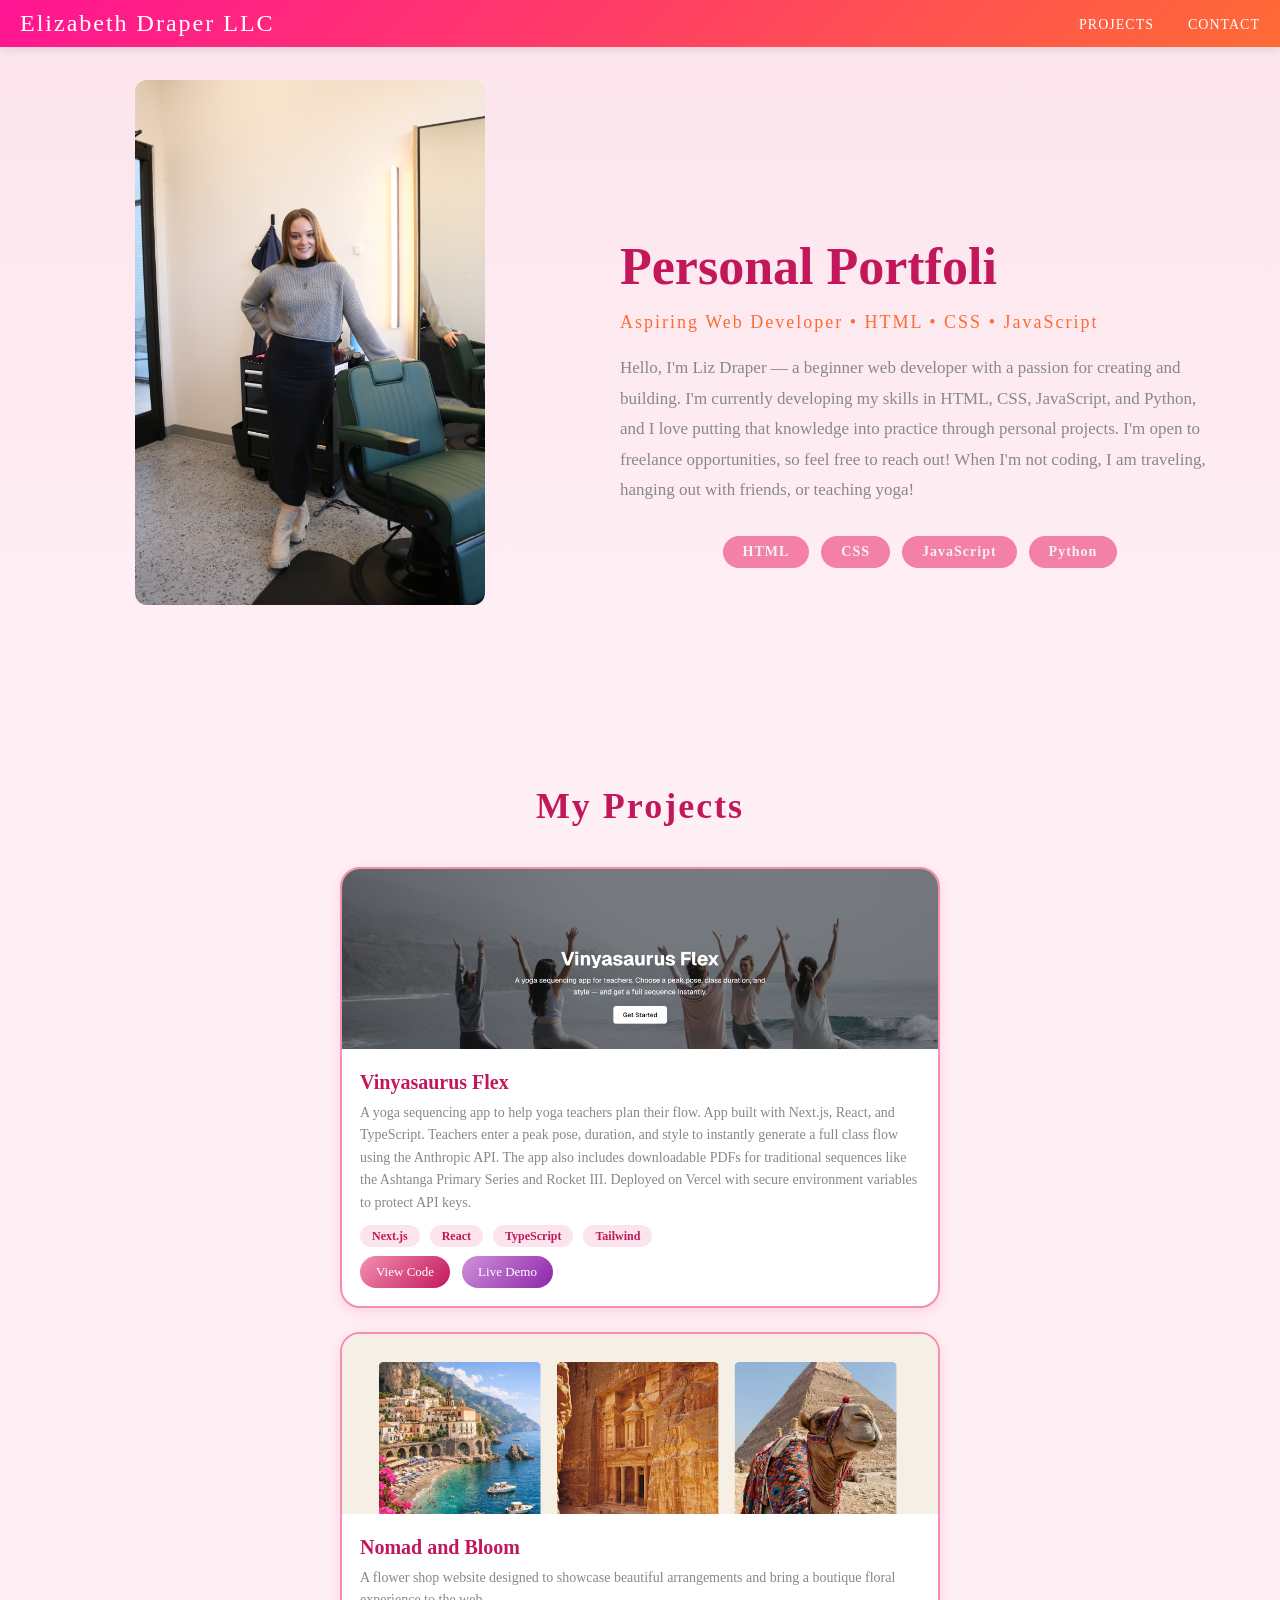
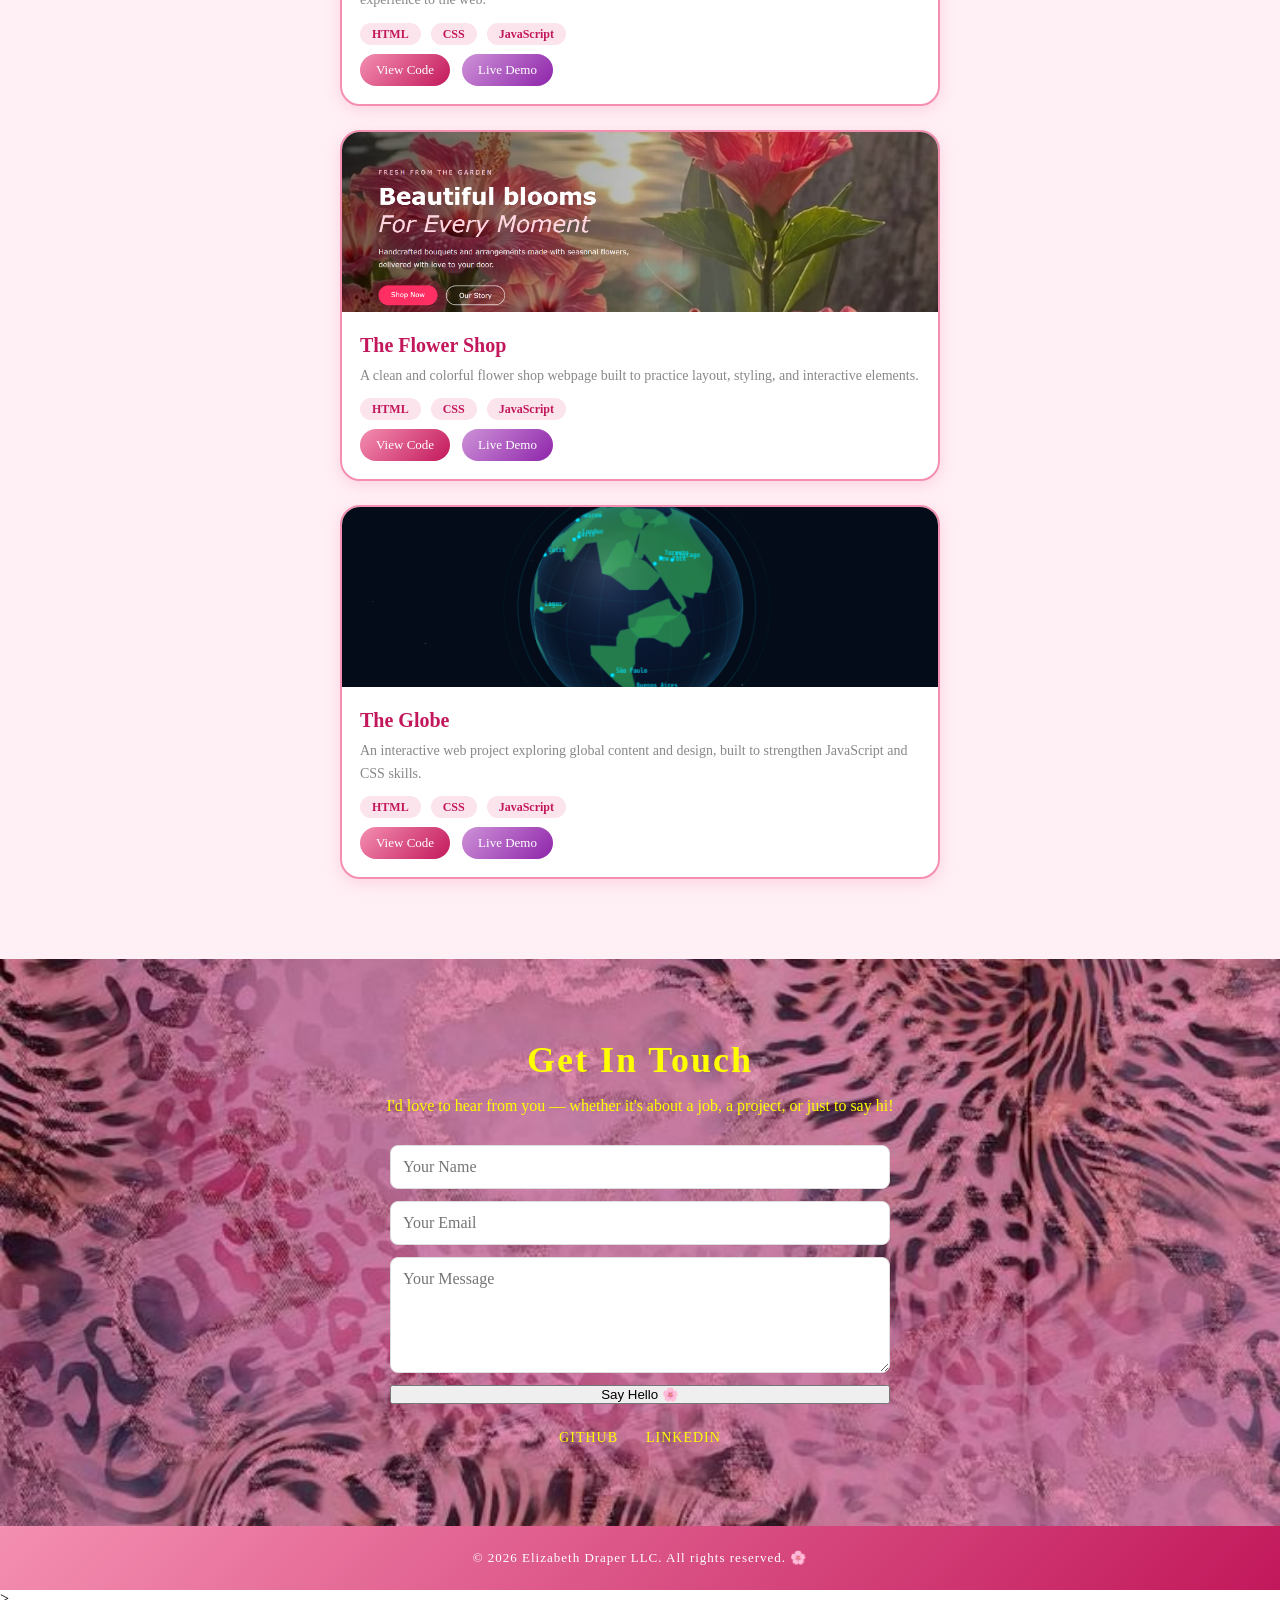
==== commit cb563534: "describe what you changed" ====
--- a/index.html
+++ b/index.html
@@ -113,24 +113,7 @@
         </div>
       </div>
 
-      <div class="project-card">
-        <img src="images/cutsplus.png" alt="Cuts Plus">
-        <div class="project-info">
-          <h3>Cuts Plus</h3>
-          <p>Improved an existing Wix website by refining layout, enhancing navigation, and optimizing mobile responsiveness for a cleaner, more user-friendly experience.
-            </p>
-          <div class="project-tags">
-            <span>SEO</span>
-            <span>UI/UX</span>
-            <span>Wix</span>
-          </div>
-          <div class="project-links">
-            <a href="https://www.cutsplusproducts.com/" target="_blank">View Code</a>
-            <a href="https://www.cutsplusproducts.com/" target="_blank">Live Demo</a>
-          </div>
-        </div>
-      </div>
-
+    
       <div class="project-card">
         <img src="images/earf.png" alt="The Globe">
         <div class="project-info">
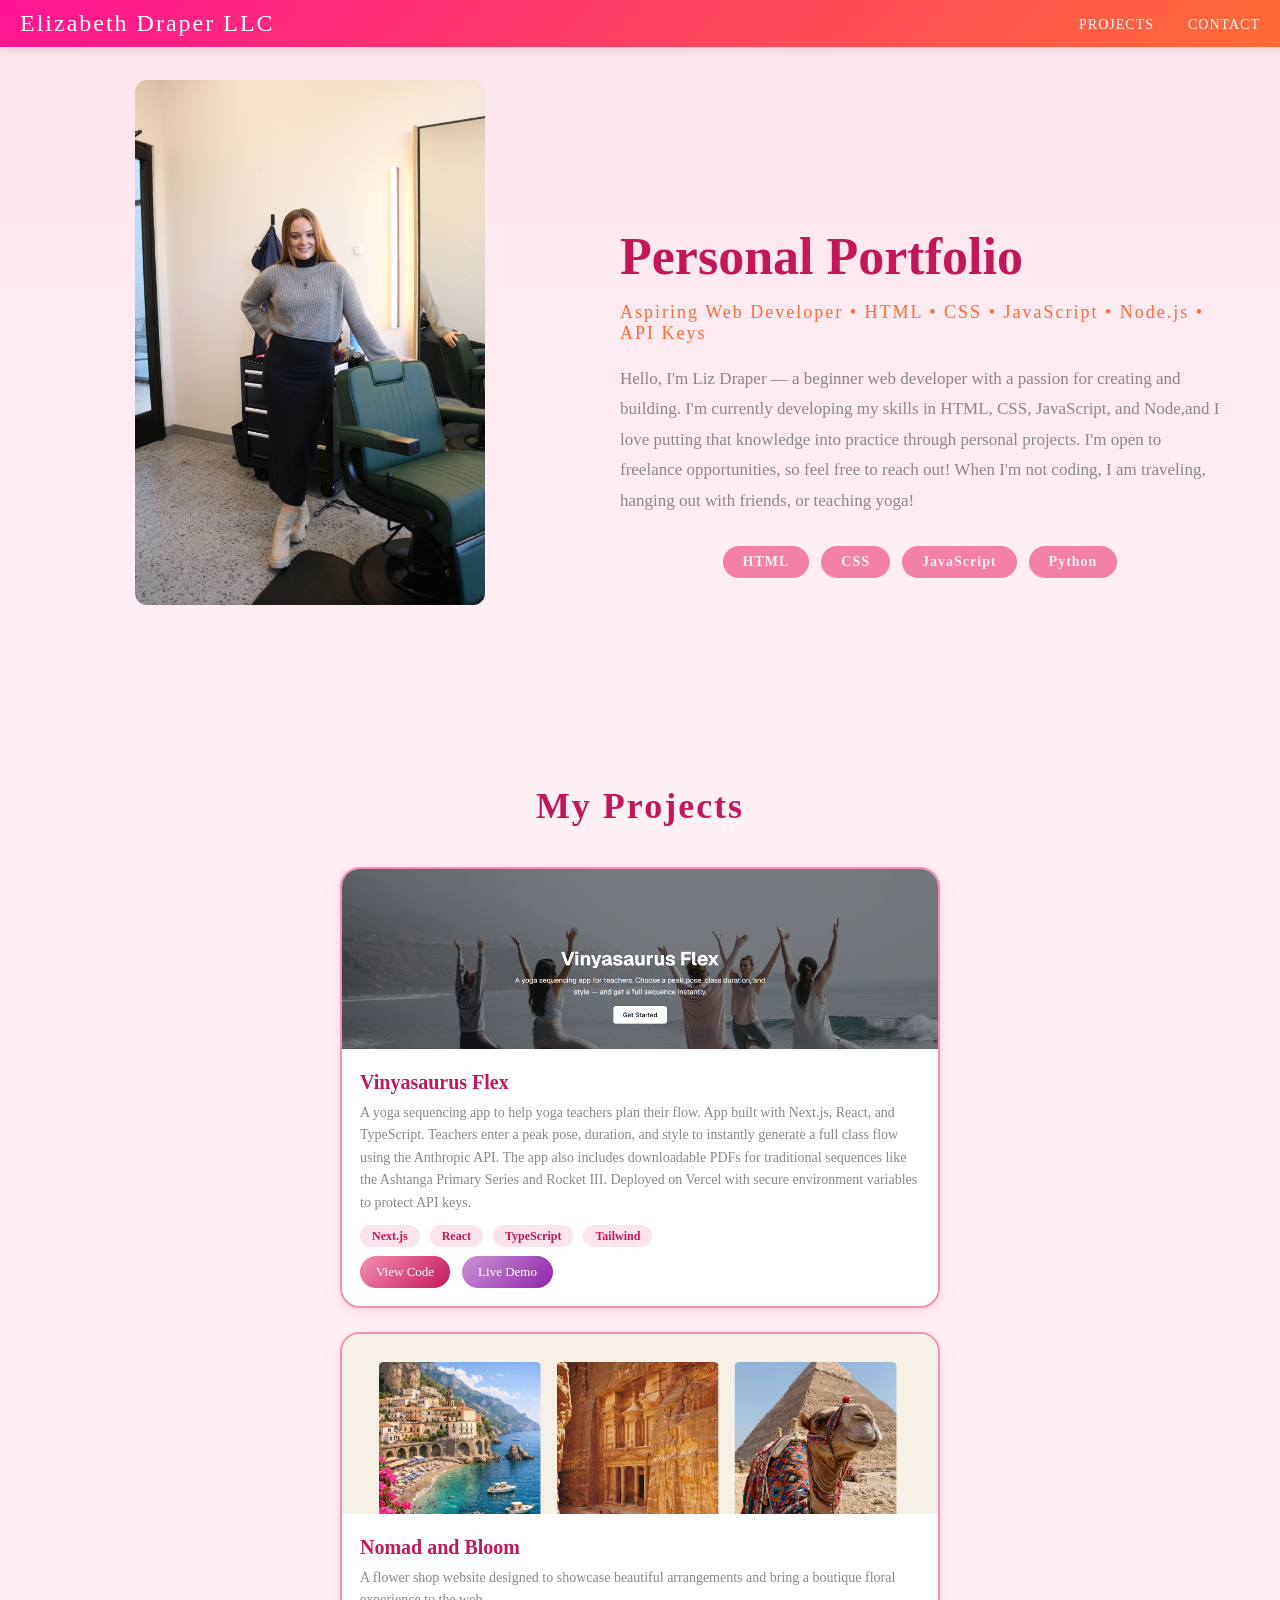
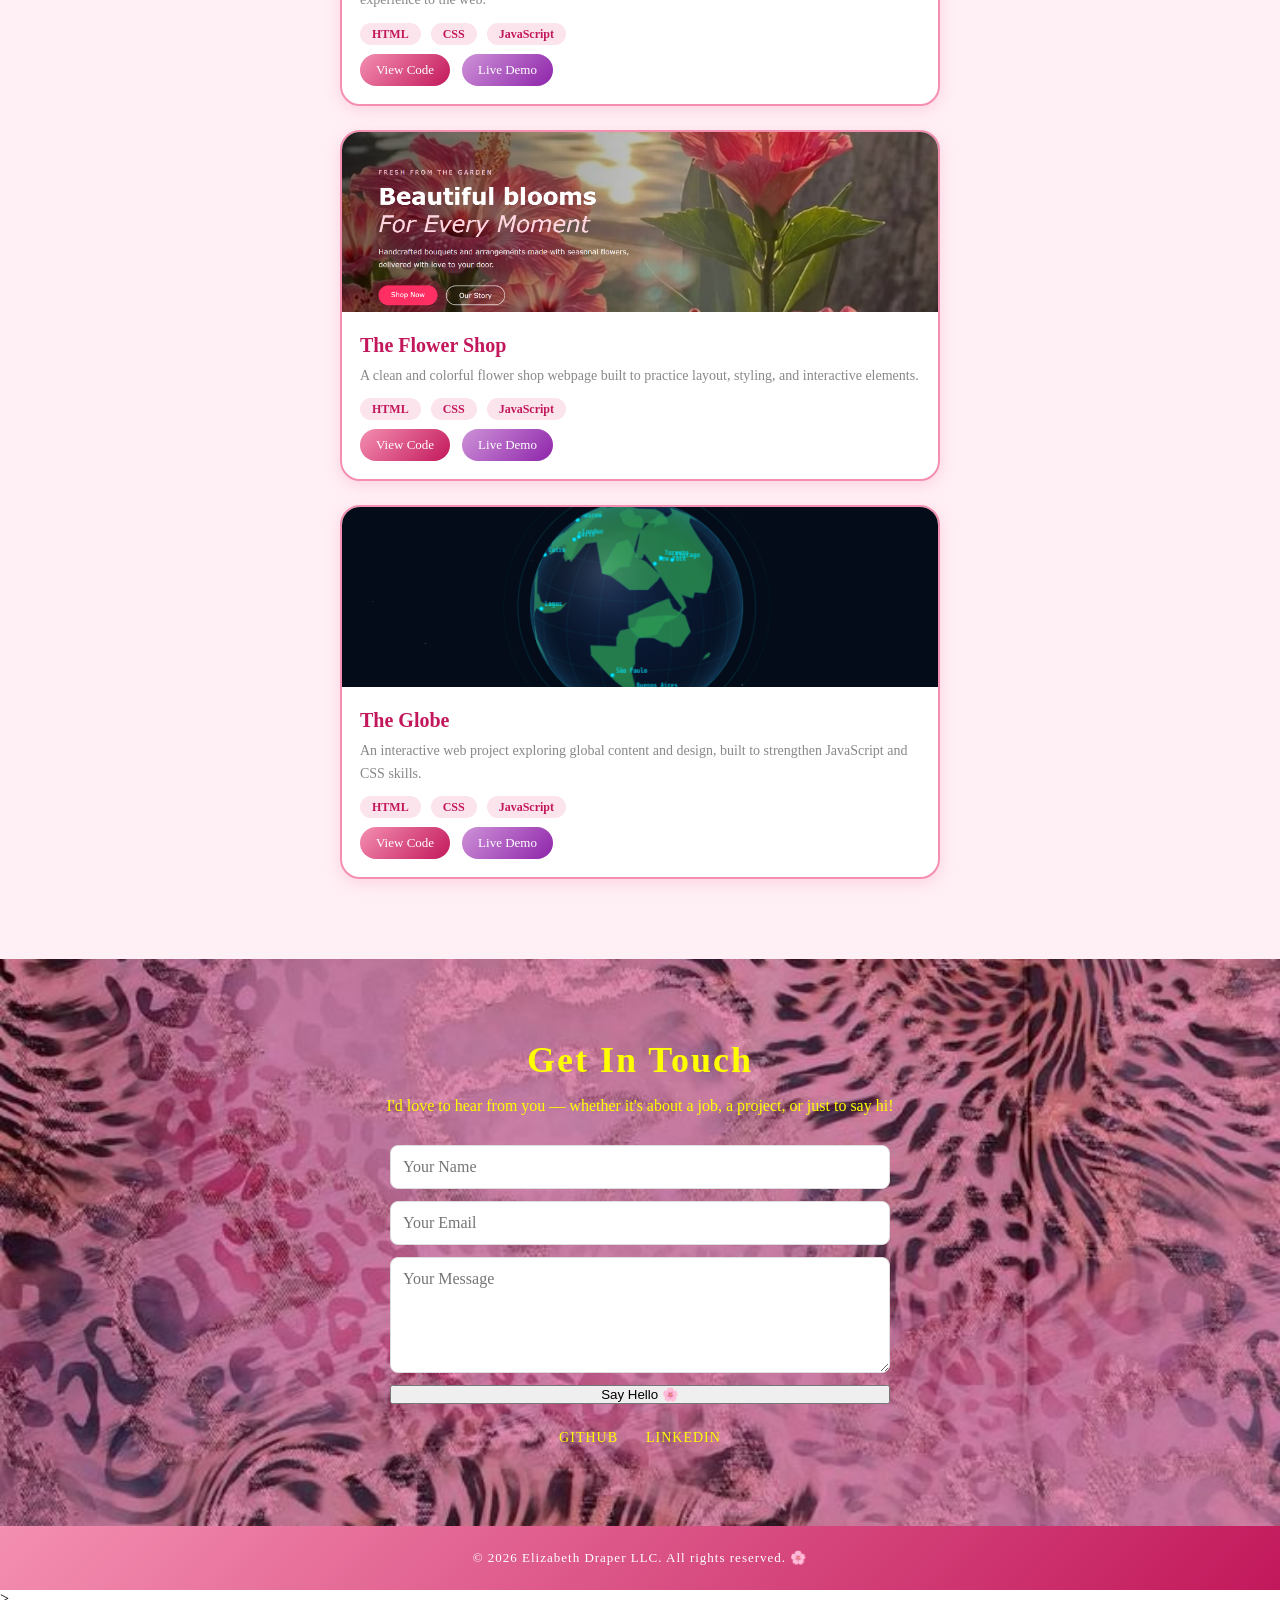
==== commit 64000b52: "describe what you changed" ====
--- a/index.html
+++ b/index.html
@@ -26,11 +26,11 @@
 
     <div class="hero-text">
       <h1>Personal Portfolio 🌸</h1>
-      <h2 class="tagline">Aspiring Web Developer • HTML • CSS • JavaScript</h2>
+      <h2 class="tagline">Aspiring Web Developer • HTML • CSS • JavaScript • Node.js • API Keys</h2>
 
       <p>
         Hello, I'm Liz Draper — a beginner web developer with a passion for creating and building. 
-        I'm currently developing my skills in HTML, CSS, JavaScript, and Python, and I love putting that knowledge 
+        I'm currently developing my skills in HTML, CSS, JavaScript, and Node,and I love putting that knowledge 
         into practice through personal projects. I'm open to freelance opportunities, so feel free to reach out! When I'm not coding, I am traveling, hanging out with friends, or teaching yoga!
       </p>
 
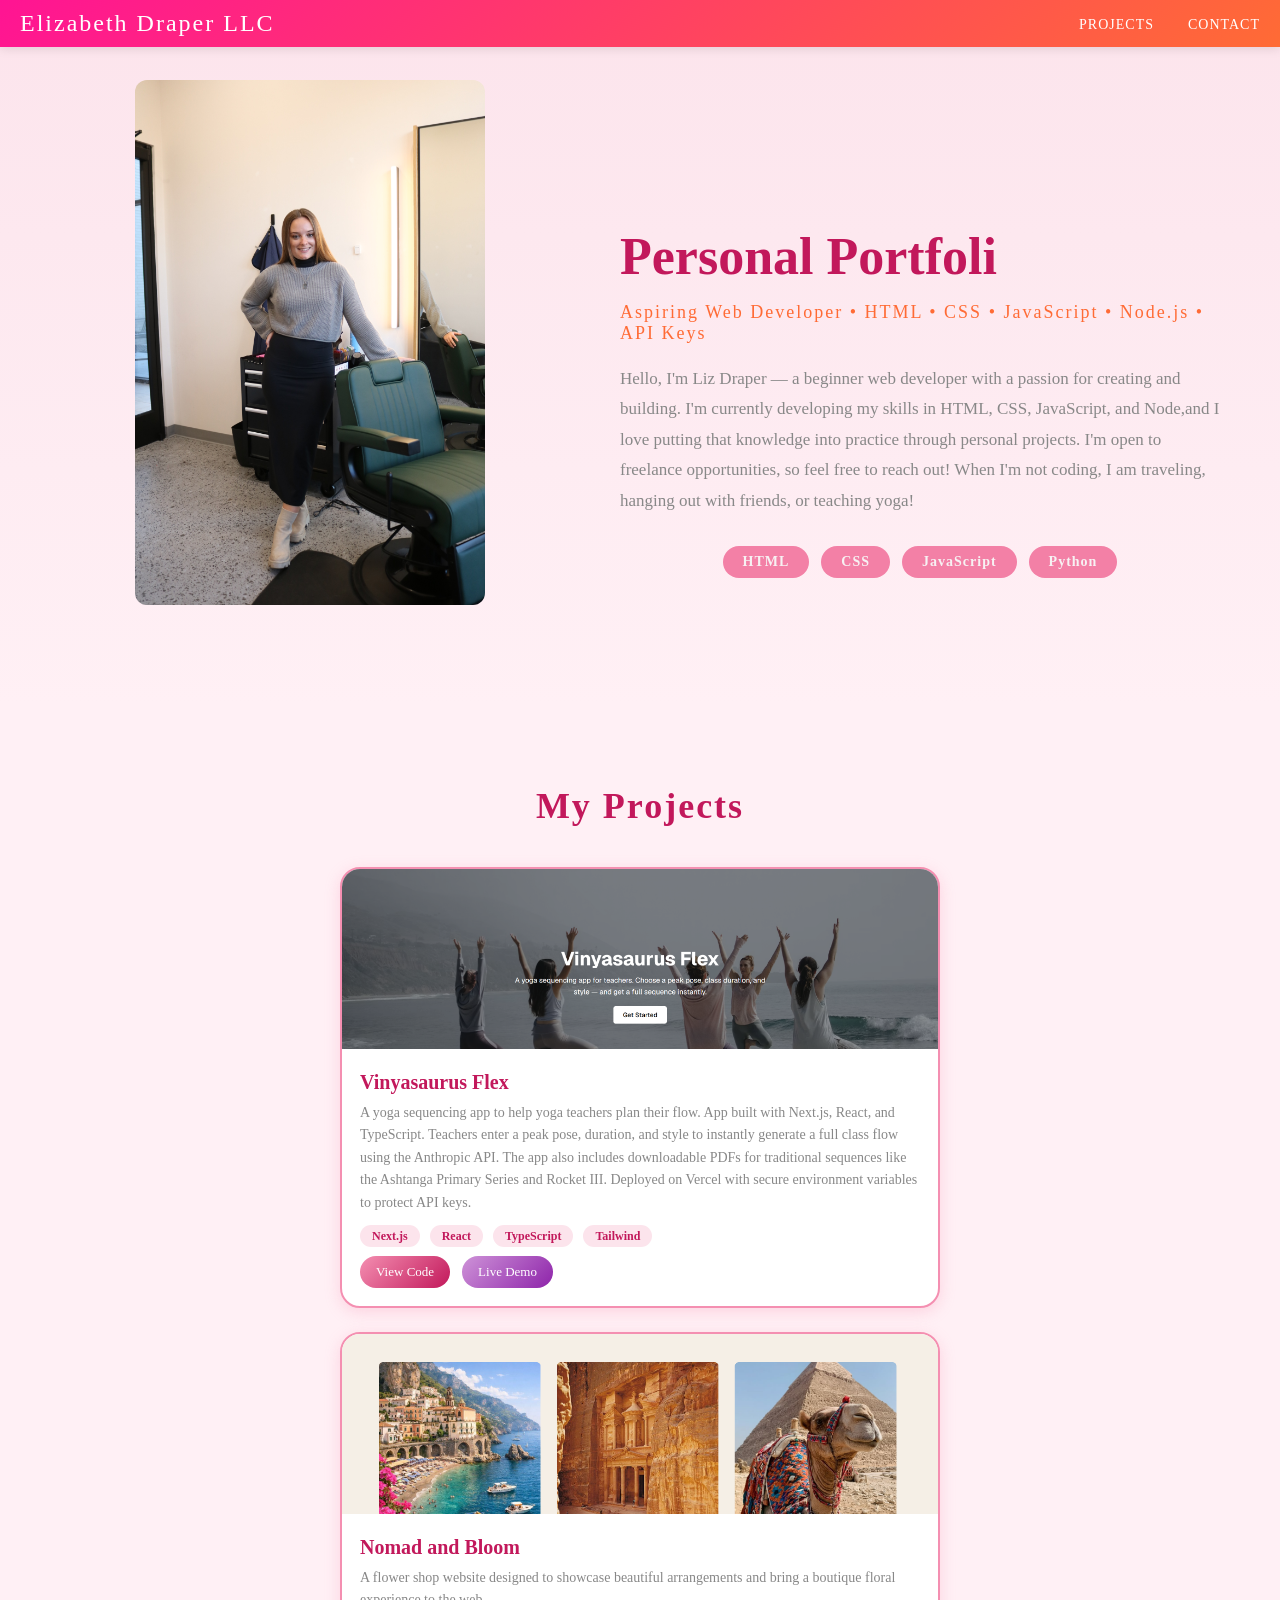
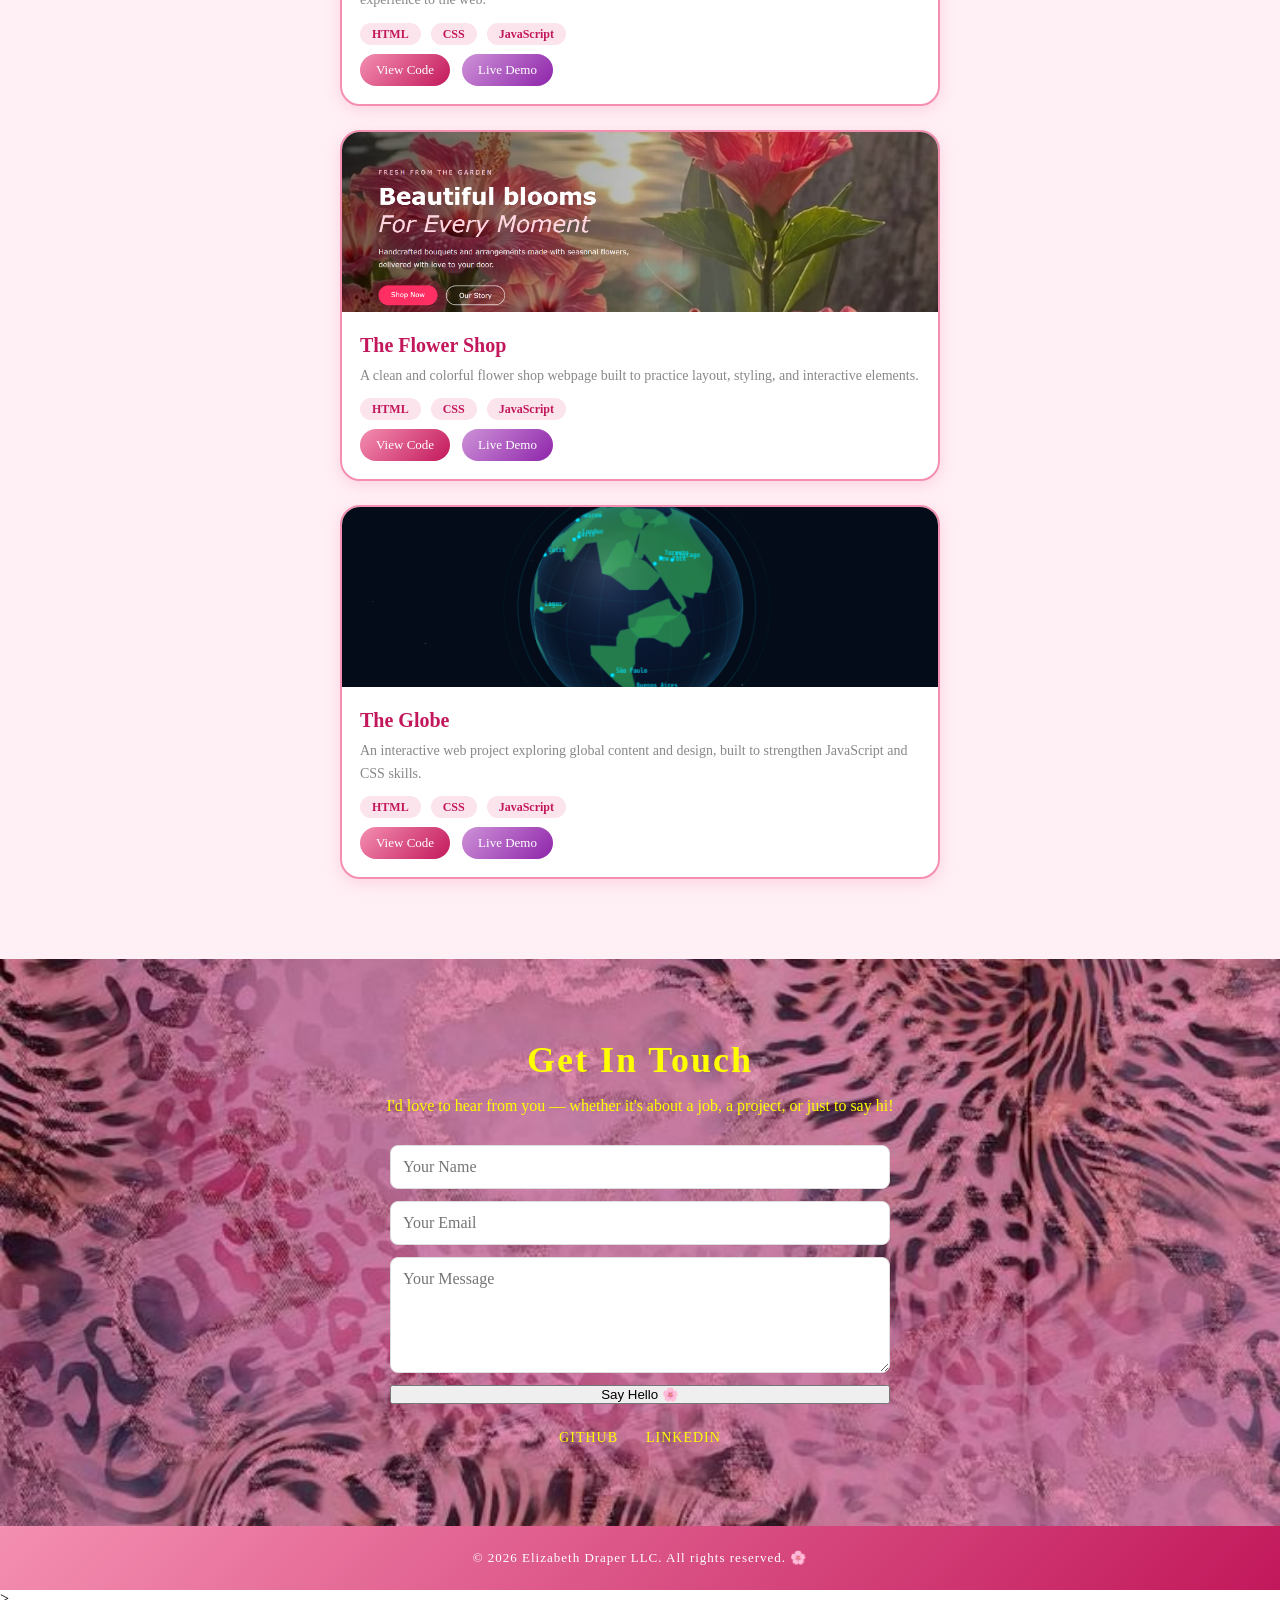
==== commit d4f62600: "describe what you changed" ====
--- a/index.html
+++ b/index.html
@@ -26,7 +26,7 @@
 
     <div class="hero-text">
       <h1>Personal Portfolio 🌸</h1>
-      <h2 class="tagline">Aspiring Web Developer • HTML • CSS • JavaScript • Node.js • API Keys</h2>
+      <h2 class="tagline">Aspiring Web Developer • HTML • CSS • JavaScript • Node.js • API Keys </h2>
 
       <p>
         Hello, I'm Liz Draper — a beginner web developer with a passion for creating and building. 
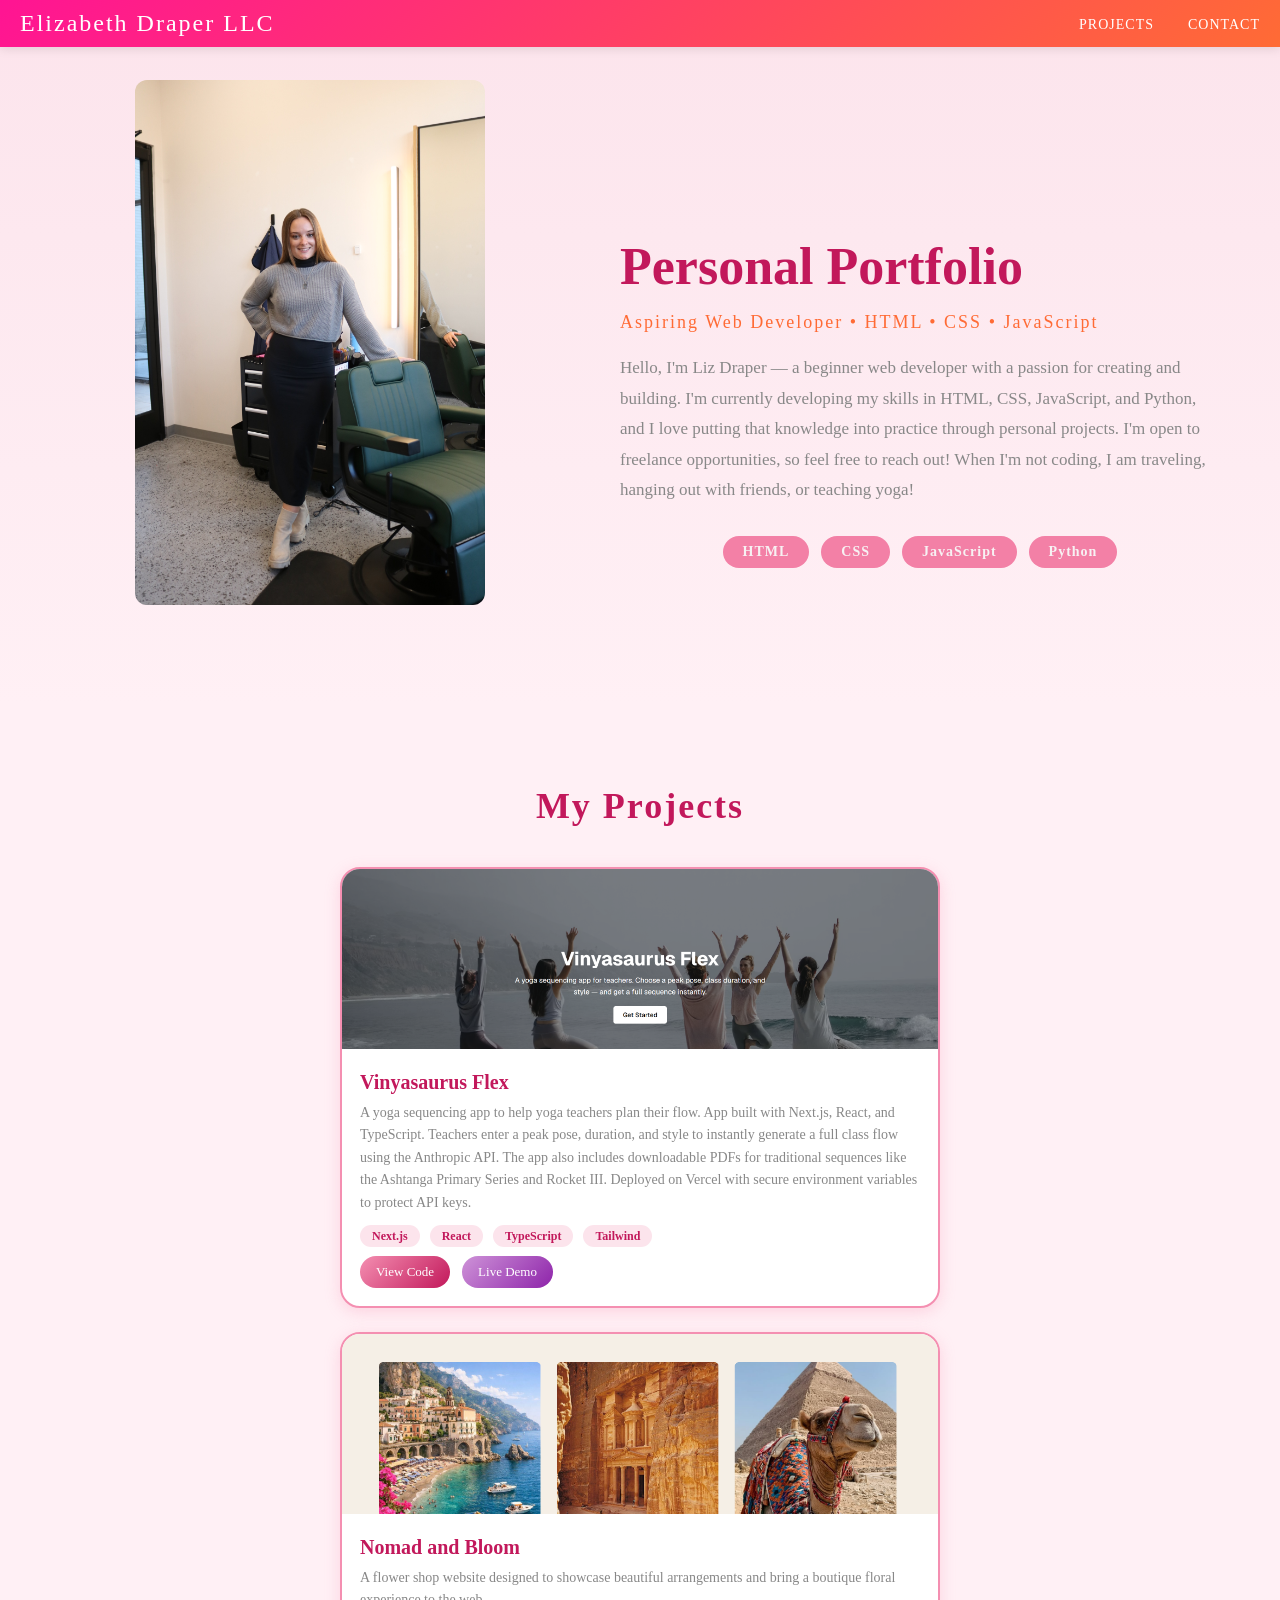
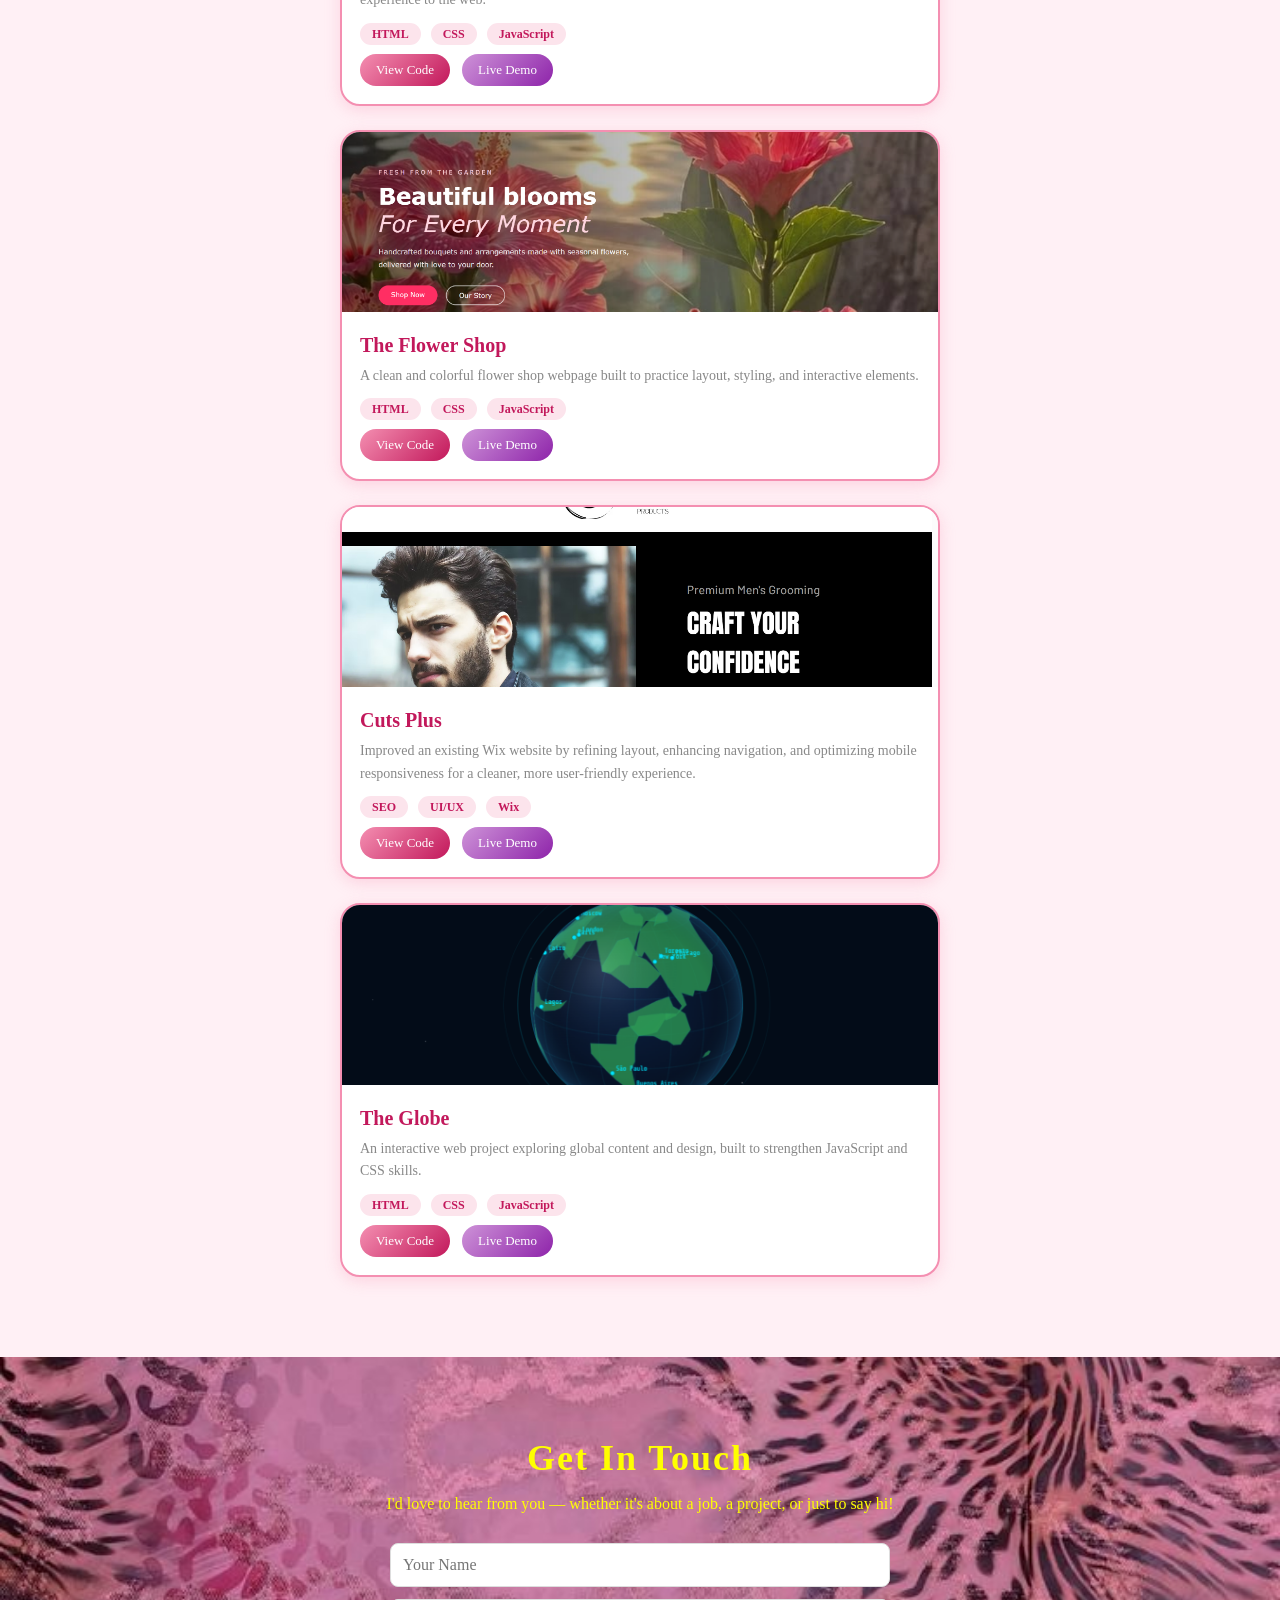
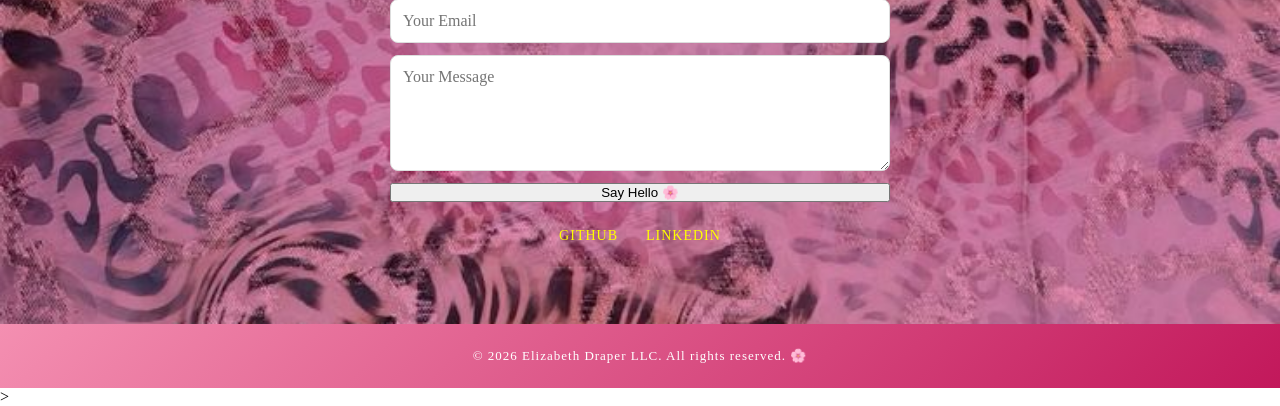
==== commit db2ac3ca: "Add files via upload" ====
--- a/index.html
+++ b/index.html
@@ -1,162 +1,179 @@
-<!DOCTYPE html>
-<html lang="en">
-<head>
-  <meta charset="UTF-8">
-  <meta name="viewport" content="width=device-width, initial-scale=1.0">
-  <title>Elizabeth Draper LLC | Portfolio</title>
-  <link rel="stylesheet" href="style.css">
-  <link href="https://fonts.googleapis.com/css2?family=Cormorant+Garamond:ital,wght@0,400;0,600;1,400&family=Lato:wght@300;400;700&display=swap" rel="stylesheet">
-</head>
-<body>
-
-  <!-- Header -->
-  <header>
-    <div class="logo">Elizabeth Draper LLC</div>
-    <nav>
-      <a href="#projects">Projects</a>
-      <a href="#contact">Contact</a>
-    </nav>
-    
-  </header>
-
-<section id="hero">
-  <div class="hero-content">
-    
-    <img src="images/IMG_3966.JPG" alt="Liz Draper" class="headshot">
-
-    <div class="hero-text">
-      <h1>Personal Portfolio 🌸</h1>
-      <h2 class="tagline">Aspiring Web Developer • HTML • CSS • JavaScript • Node.js • API Keys </h2>
-
-      <p>
-        Hello, I'm Liz Draper — a beginner web developer with a passion for creating and building. 
-        I'm currently developing my skills in HTML, CSS, JavaScript, and Node,and I love putting that knowledge 
-        into practice through personal projects. I'm open to freelance opportunities, so feel free to reach out! When I'm not coding, I am traveling, hanging out with friends, or teaching yoga!
-      </p>
-
-      <div class="skills-list">
-        <span>HTML</span>
-        <span>CSS</span>
-        <span>JavaScript</span>
-        <span>Python</span>
-      </div>
-
-    </div>
-
-  </div>
-</section>
-
-  
-
-  <!-- Projects -->
-  <section id="projects" class="fade-in">
-    <h2>My Projects</h2>
-    <div class="projects-grid">
-
-      <div class="project-card">
-        <img src="images/vinny.png" alt="Vinyasaurus Flex">
-        <div class="project-info">
-          <h3>Vinyasaurus Flex</h3>
-          <p>A yoga sequencing app to help yoga teachers plan their flow. 
-            App built with Next.js, React, and TypeScript. Teachers enter a peak pose, duration, 
-            and style to instantly generate a full class flow using the Anthropic API. The app 
-            also includes downloadable PDFs for traditional sequences like the Ashtanga Primary 
-            Series and Rocket III. Deployed on Vercel with secure environment variables to protect
-             API keys.</p>
-          <div class="project-tags">
-            <span>Next.js</span>
-            <span>React</span>
-            <span>TypeScript</span>
-            <span>Tailwind</span>
-          </div>
-          <div class="project-links">
-            <a href="https://github.com/ead49181/vinyasasorusflex" target="_blank">View Code</a>
-            <a href="https://vinyasasorusflex.vercel.app" target="_blank">Live Demo</a>
-          </div>
-        </div>
-      </div>
-
-
-      <div class="project-card">
-        <img src="images/nmb.png" alt="Nomad and Bloom">
-        <div class="project-info">
-          <h3>Nomad and Bloom</h3>
-          <p>A flower shop website designed to showcase beautiful arrangements and bring a boutique floral experience to the web.</p>
-          <div class="project-tags">
-            <span>HTML</span>
-            <span>CSS</span>
-            <span>JavaScript</span>
-          </div>
-          <div class="project-links">
-            <a href="https://ead49181.github.io/nomad-and-bloom/" target="_blank">View Code</a>
-            <a href="https://ead49181.github.io/nomad-and-bloom/" target="_blank">Live Demo</a>
-          </div>
-        </div>
-      </div>
-
-      <div class="project-card">
-        <img src="images/flowa.png" alt="The Flower Shop">
-        <div class="project-info">
-          <h3>The Flower Shop</h3>
-          <p>A clean and colorful flower shop webpage built to practice layout, styling, and interactive elements.</p>
-          <div class="project-tags">
-            <span>HTML</span>
-            <span>CSS</span>
-            <span>JavaScript</span>
-
-
-          </div>
-          <div class="project-links">
-            <a href="https://ead49181.github.io/flowershop/" target="_blank">View Code</a>
-            <a href="https://ead49181.github.io/flowershop/" target="_blank">Live Demo</a>
-          </div>
-        </div>
-      </div>
-
-    
-      <div class="project-card">
-        <img src="images/earf.png" alt="The Globe">
-        <div class="project-info">
-          <h3>The Globe</h3>
-          <p>An interactive web project exploring global content and design, built to strengthen JavaScript and CSS skills.</p>
-          <div class="project-tags">
-            <span>HTML</span>
-            <span>CSS</span>
-            <span>JavaScript</span>
-          </div>
-          <div class="project-links">
-            <a href="https://ead49181.github.io/globe/" target="_blank">View Code</a>
-            <a href="https://ead49181.github.io/globe/" target="_blank">Live Demo</a>
-          </div>
-        </div>
-      </div>
-
-    </div>
-  </section>
-
-  <!-- Contact -->
-  <section id="contact" class="fade-in">
-    <h2>Get In Touch</h2>
-    <p>I'd love to hear from you — whether it's about a job, a project, or just to say hi!</p>
-    
-    <form action="https://formspree.io/f/mqeodppz" method="POST" class="contact-form">
-      <input type="text" name="name" placeholder="Your Name" required>
-      <input type="email" name="email" placeholder="Your Email" required>
-      <textarea name="message" placeholder="Your Message" rows="5" required></textarea>
-      <button type="submit" class="email-btn">Say Hello 🌸</button>
-    </form>
-
-    <div class="social-links">
-      <a href="https://github.com/ead49181" target="_blank">GitHub</a>
-      <a href="https://www.linkedin.com/in/elizabeth-draper-a986241b7/" target="_blank">LinkedIn</a>
-    </div>
-</section>
-
-  <!-- Footer -->
-  <footer>
-    <p>© 2026 Elizabeth Draper LLC. All rights reserved. 🌸</p>
-  </footer>
-
-  <script src="script.js"></script>
-</body>
+<!DOCTYPE html>
+<html lang="en">
+<head>
+  <meta charset="UTF-8">
+  <meta name="viewport" content="width=device-width, initial-scale=1.0">
+  <title>Elizabeth Draper LLC | Portfolio</title>
+  <link rel="stylesheet" href="style.css">
+  <link href="https://fonts.googleapis.com/css2?family=Cormorant+Garamond:ital,wght@0,400;0,600;1,400&family=Lato:wght@300;400;700&display=swap" rel="stylesheet">
+</head>
+<body>
+
+  <!-- Header -->
+  <header>
+    <div class="logo">Elizabeth Draper LLC</div>
+    <nav>
+      <a href="#projects">Projects</a>
+      <a href="#contact">Contact</a>
+    </nav>
+    
+  </header>
+
+<section id="hero">
+  <div class="hero-content">
+    
+    <img src="images/IMG_3966.JPG" alt="Liz Draper" class="headshot">
+
+    <div class="hero-text">
+      <h1>Personal Portfolio 🌸</h1>
+      <h2 class="tagline">Aspiring Web Developer • HTML • CSS • JavaScript</h2>
+
+      <p>
+        Hello, I'm Liz Draper — a beginner web developer with a passion for creating and building. 
+        I'm currently developing my skills in HTML, CSS, JavaScript, and Python, and I love putting that knowledge 
+        into practice through personal projects. I'm open to freelance opportunities, so feel free to reach out! When I'm not coding, I am traveling, hanging out with friends, or teaching yoga!
+      </p>
+
+      <div class="skills-list">
+        <span>HTML</span>
+        <span>CSS</span>
+        <span>JavaScript</span>
+        <span>Python</span>
+      </div>
+
+    </div>
+
+  </div>
+</section>
+
+  
+
+  <!-- Projects -->
+  <section id="projects" class="fade-in">
+    <h2>My Projects</h2>
+    <div class="projects-grid">
+
+      <div class="project-card">
+        <img src="images/vinny.png" alt="Vinyasaurus Flex">
+        <div class="project-info">
+          <h3>Vinyasaurus Flex</h3>
+          <p>A yoga sequencing app to help yoga teachers plan their flow. 
+            App built with Next.js, React, and TypeScript. Teachers enter a peak pose, duration, 
+            and style to instantly generate a full class flow using the Anthropic API. The app 
+            also includes downloadable PDFs for traditional sequences like the Ashtanga Primary 
+            Series and Rocket III. Deployed on Vercel with secure environment variables to protect
+             API keys.</p>
+          <div class="project-tags">
+            <span>Next.js</span>
+            <span>React</span>
+            <span>TypeScript</span>
+            <span>Tailwind</span>
+          </div>
+          <div class="project-links">
+            <a href="https://github.com/ead49181/vinyasasorusflex" target="_blank">View Code</a>
+            <a href="https://vinyasasorusflex.vercel.app" target="_blank">Live Demo</a>
+          </div>
+        </div>
+      </div>
+
+
+      <div class="project-card">
+        <img src="images/nmb.png" alt="Nomad and Bloom">
+        <div class="project-info">
+          <h3>Nomad and Bloom</h3>
+          <p>A flower shop website designed to showcase beautiful arrangements and bring a boutique floral experience to the web.</p>
+          <div class="project-tags">
+            <span>HTML</span>
+            <span>CSS</span>
+            <span>JavaScript</span>
+          </div>
+          <div class="project-links">
+            <a href="https://ead49181.github.io/nomad-and-bloom/" target="_blank">View Code</a>
+            <a href="https://ead49181.github.io/nomad-and-bloom/" target="_blank">Live Demo</a>
+          </div>
+        </div>
+      </div>
+
+      <div class="project-card">
+        <img src="images/flowa.png" alt="The Flower Shop">
+        <div class="project-info">
+          <h3>The Flower Shop</h3>
+          <p>A clean and colorful flower shop webpage built to practice layout, styling, and interactive elements.</p>
+          <div class="project-tags">
+            <span>HTML</span>
+            <span>CSS</span>
+            <span>JavaScript</span>
+
+
+          </div>
+          <div class="project-links">
+            <a href="https://ead49181.github.io/flowershop/" target="_blank">View Code</a>
+            <a href="https://ead49181.github.io/flowershop/" target="_blank">Live Demo</a>
+          </div>
+        </div>
+      </div>
+
+      <div class="project-card">
+        <img src="images/cutsplus.png" alt="Cuts Plus">
+        <div class="project-info">
+          <h3>Cuts Plus</h3>
+          <p>Improved an existing Wix website by refining layout, enhancing navigation, and optimizing mobile responsiveness for a cleaner, more user-friendly experience.
+            </p>
+          <div class="project-tags">
+            <span>SEO</span>
+            <span>UI/UX</span>
+            <span>Wix</span>
+          </div>
+          <div class="project-links">
+            <a href="https://www.cutsplusproducts.com/" target="_blank">View Code</a>
+            <a href="https://www.cutsplusproducts.com/" target="_blank">Live Demo</a>
+          </div>
+        </div>
+      </div>
+
+      <div class="project-card">
+        <img src="images/earf.png" alt="The Globe">
+        <div class="project-info">
+          <h3>The Globe</h3>
+          <p>An interactive web project exploring global content and design, built to strengthen JavaScript and CSS skills.</p>
+          <div class="project-tags">
+            <span>HTML</span>
+            <span>CSS</span>
+            <span>JavaScript</span>
+          </div>
+          <div class="project-links">
+            <a href="https://ead49181.github.io/globe/" target="_blank">View Code</a>
+            <a href="https://ead49181.github.io/globe/" target="_blank">Live Demo</a>
+          </div>
+        </div>
+      </div>
+
+    </div>
+  </section>
+
+  <!-- Contact -->
+  <section id="contact" class="fade-in">
+    <h2>Get In Touch</h2>
+    <p>I'd love to hear from you — whether it's about a job, a project, or just to say hi!</p>
+    
+    <form action="https://formspree.io/f/mqeodppz" method="POST" class="contact-form">
+      <input type="text" name="name" placeholder="Your Name" required>
+      <input type="email" name="email" placeholder="Your Email" required>
+      <textarea name="message" placeholder="Your Message" rows="5" required></textarea>
+      <button type="submit" class="email-btn">Say Hello 🌸</button>
+    </form>
+
+    <div class="social-links">
+      <a href="https://github.com/ead49181" target="_blank">GitHub</a>
+      <a href="https://www.linkedin.com/in/elizabeth-draper-a986241b7/" target="_blank">LinkedIn</a>
+    </div>
+</section>
+
+  <!-- Footer -->
+  <footer>
+    <p>© 2026 Elizabeth Draper LLC. All rights reserved. 🌸</p>
+  </footer>
+
+  <script src="script.js"></script>
+</body>
 </html>>
--- a/style.css
+++ b/style.css
@@ -1,331 +1,331 @@
-/* ── Reset ── */
-* {
-  margin: 0;
-  padding: 0;
-  box-sizing: border-box;
-}
-body {
-  background-image: url("images/pinkleopard.jpg");
-  background-size: cover;
-  background-attachment: fixed;
-  background-position: center;
-}
-.headshot {
-  width: 100%;
-  max-width: 500px;
-  height: auto;
-  object-fit: contain;
-  border-radius: 10px;
-  margin-bottom: 20px;
-  display: block;
-  margin-left: auto;
-  margin-right: auto;
-} /* ── Header / Nav ── */
-header {
-  background: linear-gradient(135deg, #ff1493, #ff6b35);
-  padding: 10px 20px;
-  display: flex;
-  justify-content: space-between;
-  align-items: center;
-  position: fixed;
-  top: 0;
-  left: 0;
-  width: 100%;
-  z-index: 9999;
-  box-shadow: 0 2px 10px rgba(0, 0, 0, 0.1);
-}
-header .logo {
-  font-family: "Playfair Display", serif;
-  font-size: 24px;
-  color: #fff;
-  letter-spacing: 2px;
-}
-nav a {
-  color: #fff;
-  text-decoration: none;
-  margin-left: 30px;
-  font-size: 14px;
-  letter-spacing: 1px;
-  text-transform: uppercase;
-  transition: opacity 0.2s;
-}
-nav a:hover {
-  opacity: 0.75;
-} /* ── Hero ── */
-#hero {
-  text-align: center;
-  padding: 20px 20px;
-  background: linear-gradient(180deg, #fce4ec, #fff0f5);
-}
-#hero h1 {
-  font-family: "Playfair Display", serif;
-  font-size: 52px;
-  color: #c2185b;
-  margin-bottom: 16px;
-  margin-top: 100px;
-}
-#hero h1 span {
-  font-style: italic;
-  color: #f48fb1;
-}
-#hero p {
-  font-size: 17px;
-  color: #888;
-  max-width: 600px;
-  margin: 0 auto 30px;
-  line-height: 1.8;
-}
-#hero .cta-btn {
-  display: inline-block;
-  background: linear-gradient(135deg, #f48fb1, #c2185b);
-  color: #fff;
-  padding: 14px 36px;
-  border-radius: 30px;
-  text-decoration: none;
-  font-size: 15px;
-  letter-spacing: 1px;
-  transition:
-    opacity 0.2s ease,
-    transform 0.2s ease;
-}
-#hero .cta-btn:hover {
-  opacity: 0.85;
-  transform: translateY(-2px);
-} /* ── About ── */
-#about {
-  padding: 80px 20px;
-  text-align: center;
-  background: #fff0f5;
-}
-#about h2 {
-  font-family: "Playfair Display", serif;
-  font-size: 36px;
-  color: #c2185b;
-  margin-bottom: 20px;
-  letter-spacing: 2px;
-}
-#about p {
-  font-size: 16px;
-  color: #888;
-  max-width: 650px;
-  margin: 0 auto 16px;
-  line-height: 1.9;
-} /* ── Skills ── */
-.skills-list {
-  display: flex;
-  justify-content: center;
-  flex-wrap: wrap;
-  gap: 12px;
-  margin-top: 30px;
-  width: 100%;
-}
-.skills-list span {
-  background: #f380a6;
-  color: #f7f1f3;
-  border-radius: 20px;
-  padding: 8px 20px;
-  font-size: 14px;
-  font-weight: bold;
-  letter-spacing: 1px;
-} /* ── Projects ── */
-#projects {
-  padding: 80px 20px;
-  background-color: #fff0f5;
-}
-#projects h2 {
-  font-family: "Playfair Display", serif;
-  font-size: 36px;
-  text-align: center;
-  color: #c2185b;
-  margin-bottom: 40px;
-  letter-spacing: 2px;
-}
-.projects-grid {
-  display: grid;
-  grid-template-columns: 1fr;
-  gap: 24px;
-  max-width: 600px;
-  margin: 0 auto;
-}
-.project-card {
-  background: #fff;
-  border: 2px solid #f48fb1;
-  border-radius: 20px;
-  overflow: hidden;
-  box-shadow: 0 4px 15px rgba(244, 143, 177, 0.3);
-  transition:
-    transform 0.3s ease,
-    box-shadow 0.3s ease;
-}
-.project-card:hover {
-  transform: translateY(-6px);
-  box-shadow: 0 8px 25px rgba(244, 143, 177, 0.5);
-}
-.project-card img {
-  width: 100%;
-  height: 180px;
-  object-fit: cover;
-}
-.project-info {
-  padding: 18px;
-}
-.project-info h3 {
-  font-family: "Playfair Display", serif;
-  font-size: 20px;
-  color: #c2185b;
-  margin-bottom: 8px;
-}
-.project-info p {
-  font-size: 14px;
-  color: #888;
-  margin-bottom: 12px;
-  line-height: 1.6;
-}
-.project-tags span {
-  background: #fce4ec;
-  color: #c2185b;
-  border-radius: 20px;
-  padding: 4px 12px;
-  font-size: 12px;
-  margin-right: 6px;
-  font-weight: bold;
-}
-.project-links a {
-  display: inline-block;
-  margin-top: 12px;
-  color: #fff;
-  background: linear-gradient(135deg, #f48fb1, #c2185b);
-  padding: 8px 16px;
-  border-radius: 20px;
-  font-size: 13px;
-  text-decoration: none;
-  transition: opacity 0.2s ease;
-}
-.project-links a:hover {
-  opacity: 0.85;
-}
-.project-links a:last-child {
-  margin-left: 8px;
-  background: linear-gradient(135deg, #ce93d8, #8e24aa);
-} /* ── Contact ── */
-#contact {
-  padding: 80px 20px;
-  text-align: center;
-  background-image: url("images/pinkleopard.jpg");
-  background-size: cover;
-  background-position: center;
-}
-#contact h2 {
-  font-family: "Playfair Display", serif;
-  font-size: 36px;
-  color: #ffff00;
-  margin-bottom: 16px;
-  letter-spacing: 2px;
-}
-#contact p {
-  font-size: 16px;
-  color: #ffff00;
-  margin-bottom: 30px;
-}
-#contact a.email-btn {
-  display: inline-block;
-  background: linear-gradient(135deg, #f48fb1, #c2185b);
-  color: #fff;
-  padding: 14px 36px;
-  border-radius: 30px;
-  text-decoration: none;
-  font-size: 15px;
-  letter-spacing: 1px;
-  transition:
-    opacity 0.2s ease,
-    transform 0.2s ease;
-}
-#contact a.email-btn:hover {
-  opacity: 0.85;
-  transform: translateY(-2px);
-}
-.social-links {
-  margin-top: 24px;
-}
-.social-links a {
-  color: #ffff00;
-  text-decoration: none;
-  margin: 0 12px;
-  font-size: 14px;
-  letter-spacing: 1px;
-  text-transform: uppercase;
-  transition: opacity 0.2s;
-}
-.social-links a:hover {
-  opacity: 0.7;
-} /* ── Footer ── */
-footer {
-  background: linear-gradient(135deg, #f48fb1, #c2185b);
-  text-align: center;
-  padding: 24px;
-  color: #fff;
-  font-size: 13px;
-  letter-spacing: 1px;
-}
-.tagline {
-  font-size: 18px;
-  color: #ff6b35;
-  font-weight: 300;
-  margin-bottom: 20px;
-  letter-spacing: 2px;
-}
-.hero-content {
-  display: flex;
-  align-items: center;
-  justify-content: center;
-  gap: 60px;
-  max-width: 1200px;
-  margin: 0 auto;
-  padding: 60px 20px;
-}
-.hero-text {
-  flex: 1;
-  text-align: left;
-}
-.headshot {
-  width: 350px;
-  height: auto;
-  border-radius: 12px; /* optional slightly rounded corners */
-}
-@media (max-width: 768px) {
-  .hero-content {
-    flex-direction: column;
-    text-align: center;
-  }
-  .hero-text {
-    text-align: center;
-  }
-}
-.hero-text {
-  max-width: 600px;
-}
-.hero-text h1,
-.hero-text h2,
-.hero-text p {
-  text-align: left;
-}
-.contact-form {
-  display: flex;
-  flex-direction: column;
-  gap: 12px;
-  max-width: 500px;
-  margin: 20px auto;
-}
-
-.contact-form input,
-.contact-form textarea {
-  padding: 12px;
-  border: 1px solid #ddd;
-  border-radius: 8px;
-  font-family: inherit;
-  font-size: 1rem;
-}
-
-.contact-form textarea {
-  resize: vertical;
+/* ── Reset ── */
+* {
+  margin: 0;
+  padding: 0;
+  box-sizing: border-box;
+}
+body {
+  background-image: url("images/pinkleopard.jpg");
+  background-size: cover;
+  background-attachment: fixed;
+  background-position: center;
+}
+.headshot {
+  width: 100%;
+  max-width: 500px;
+  height: auto;
+  object-fit: contain;
+  border-radius: 10px;
+  margin-bottom: 20px;
+  display: block;
+  margin-left: auto;
+  margin-right: auto;
+} /* ── Header / Nav ── */
+header {
+  background: linear-gradient(135deg, #ff1493, #ff6b35);
+  padding: 10px 20px;
+  display: flex;
+  justify-content: space-between;
+  align-items: center;
+  position: fixed;
+  top: 0;
+  left: 0;
+  width: 100%;
+  z-index: 9999;
+  box-shadow: 0 2px 10px rgba(0, 0, 0, 0.1);
+}
+header .logo {
+  font-family: "Playfair Display", serif;
+  font-size: 24px;
+  color: #fff;
+  letter-spacing: 2px;
+}
+nav a {
+  color: #fff;
+  text-decoration: none;
+  margin-left: 30px;
+  font-size: 14px;
+  letter-spacing: 1px;
+  text-transform: uppercase;
+  transition: opacity 0.2s;
+}
+nav a:hover {
+  opacity: 0.75;
+} /* ── Hero ── */
+#hero {
+  text-align: center;
+  padding: 20px 20px;
+  background: linear-gradient(180deg, #fce4ec, #fff0f5);
+}
+#hero h1 {
+  font-family: "Playfair Display", serif;
+  font-size: 52px;
+  color: #c2185b;
+  margin-bottom: 16px;
+  margin-top: 100px;
+}
+#hero h1 span {
+  font-style: italic;
+  color: #f48fb1;
+}
+#hero p {
+  font-size: 17px;
+  color: #888;
+  max-width: 600px;
+  margin: 0 auto 30px;
+  line-height: 1.8;
+}
+#hero .cta-btn {
+  display: inline-block;
+  background: linear-gradient(135deg, #f48fb1, #c2185b);
+  color: #fff;
+  padding: 14px 36px;
+  border-radius: 30px;
+  text-decoration: none;
+  font-size: 15px;
+  letter-spacing: 1px;
+  transition:
+    opacity 0.2s ease,
+    transform 0.2s ease;
+}
+#hero .cta-btn:hover {
+  opacity: 0.85;
+  transform: translateY(-2px);
+} /* ── About ── */
+#about {
+  padding: 80px 20px;
+  text-align: center;
+  background: #fff0f5;
+}
+#about h2 {
+  font-family: "Playfair Display", serif;
+  font-size: 36px;
+  color: #c2185b;
+  margin-bottom: 20px;
+  letter-spacing: 2px;
+}
+#about p {
+  font-size: 16px;
+  color: #888;
+  max-width: 650px;
+  margin: 0 auto 16px;
+  line-height: 1.9;
+} /* ── Skills ── */
+.skills-list {
+  display: flex;
+  justify-content: center;
+  flex-wrap: wrap;
+  gap: 12px;
+  margin-top: 30px;
+  width: 100%;
+}
+.skills-list span {
+  background: #f380a6;
+  color: #f7f1f3;
+  border-radius: 20px;
+  padding: 8px 20px;
+  font-size: 14px;
+  font-weight: bold;
+  letter-spacing: 1px;
+} /* ── Projects ── */
+#projects {
+  padding: 80px 20px;
+  background-color: #fff0f5;
+}
+#projects h2 {
+  font-family: "Playfair Display", serif;
+  font-size: 36px;
+  text-align: center;
+  color: #c2185b;
+  margin-bottom: 40px;
+  letter-spacing: 2px;
+}
+.projects-grid {
+  display: grid;
+  grid-template-columns: 1fr;
+  gap: 24px;
+  max-width: 600px;
+  margin: 0 auto;
+}
+.project-card {
+  background: #fff;
+  border: 2px solid #f48fb1;
+  border-radius: 20px;
+  overflow: hidden;
+  box-shadow: 0 4px 15px rgba(244, 143, 177, 0.3);
+  transition:
+    transform 0.3s ease,
+    box-shadow 0.3s ease;
+}
+.project-card:hover {
+  transform: translateY(-6px);
+  box-shadow: 0 8px 25px rgba(244, 143, 177, 0.5);
+}
+.project-card img {
+  width: 100%;
+  height: 180px;
+  object-fit: cover;
+}
+.project-info {
+  padding: 18px;
+}
+.project-info h3 {
+  font-family: "Playfair Display", serif;
+  font-size: 20px;
+  color: #c2185b;
+  margin-bottom: 8px;
+}
+.project-info p {
+  font-size: 14px;
+  color: #888;
+  margin-bottom: 12px;
+  line-height: 1.6;
+}
+.project-tags span {
+  background: #fce4ec;
+  color: #c2185b;
+  border-radius: 20px;
+  padding: 4px 12px;
+  font-size: 12px;
+  margin-right: 6px;
+  font-weight: bold;
+}
+.project-links a {
+  display: inline-block;
+  margin-top: 12px;
+  color: #fff;
+  background: linear-gradient(135deg, #f48fb1, #c2185b);
+  padding: 8px 16px;
+  border-radius: 20px;
+  font-size: 13px;
+  text-decoration: none;
+  transition: opacity 0.2s ease;
+}
+.project-links a:hover {
+  opacity: 0.85;
+}
+.project-links a:last-child {
+  margin-left: 8px;
+  background: linear-gradient(135deg, #ce93d8, #8e24aa);
+} /* ── Contact ── */
+#contact {
+  padding: 80px 20px;
+  text-align: center;
+  background-image: url("images/pinkleopard.jpg");
+  background-size: cover;
+  background-position: center;
+}
+#contact h2 {
+  font-family: "Playfair Display", serif;
+  font-size: 36px;
+  color: #ffff00;
+  margin-bottom: 16px;
+  letter-spacing: 2px;
+}
+#contact p {
+  font-size: 16px;
+  color: #ffff00;
+  margin-bottom: 30px;
+}
+#contact a.email-btn {
+  display: inline-block;
+  background: linear-gradient(135deg, #f48fb1, #c2185b);
+  color: #fff;
+  padding: 14px 36px;
+  border-radius: 30px;
+  text-decoration: none;
+  font-size: 15px;
+  letter-spacing: 1px;
+  transition:
+    opacity 0.2s ease,
+    transform 0.2s ease;
+}
+#contact a.email-btn:hover {
+  opacity: 0.85;
+  transform: translateY(-2px);
+}
+.social-links {
+  margin-top: 24px;
+}
+.social-links a {
+  color: #ffff00;
+  text-decoration: none;
+  margin: 0 12px;
+  font-size: 14px;
+  letter-spacing: 1px;
+  text-transform: uppercase;
+  transition: opacity 0.2s;
+}
+.social-links a:hover {
+  opacity: 0.7;
+} /* ── Footer ── */
+footer {
+  background: linear-gradient(135deg, #f48fb1, #c2185b);
+  text-align: center;
+  padding: 24px;
+  color: #fff;
+  font-size: 13px;
+  letter-spacing: 1px;
+}
+.tagline {
+  font-size: 18px;
+  color: #ff6b35;
+  font-weight: 300;
+  margin-bottom: 20px;
+  letter-spacing: 2px;
+}
+.hero-content {
+  display: flex;
+  align-items: center;
+  justify-content: center;
+  gap: 60px;
+  max-width: 1200px;
+  margin: 0 auto;
+  padding: 60px 20px;
+}
+.hero-text {
+  flex: 1;
+  text-align: left;
+}
+.headshot {
+  width: 350px;
+  height: auto;
+  border-radius: 12px; /* optional slightly rounded corners */
+}
+@media (max-width: 768px) {
+  .hero-content {
+    flex-direction: column;
+    text-align: center;
+  }
+  .hero-text {
+    text-align: center;
+  }
+}
+.hero-text {
+  max-width: 600px;
+}
+.hero-text h1,
+.hero-text h2,
+.hero-text p {
+  text-align: left;
+}
+.contact-form {
+  display: flex;
+  flex-direction: column;
+  gap: 12px;
+  max-width: 500px;
+  margin: 20px auto;
+}
+
+.contact-form input,
+.contact-form textarea {
+  padding: 12px;
+  border: 1px solid #ddd;
+  border-radius: 8px;
+  font-family: inherit;
+  font-size: 1rem;
+}
+
+.contact-form textarea {
+  resize: vertical;
 }
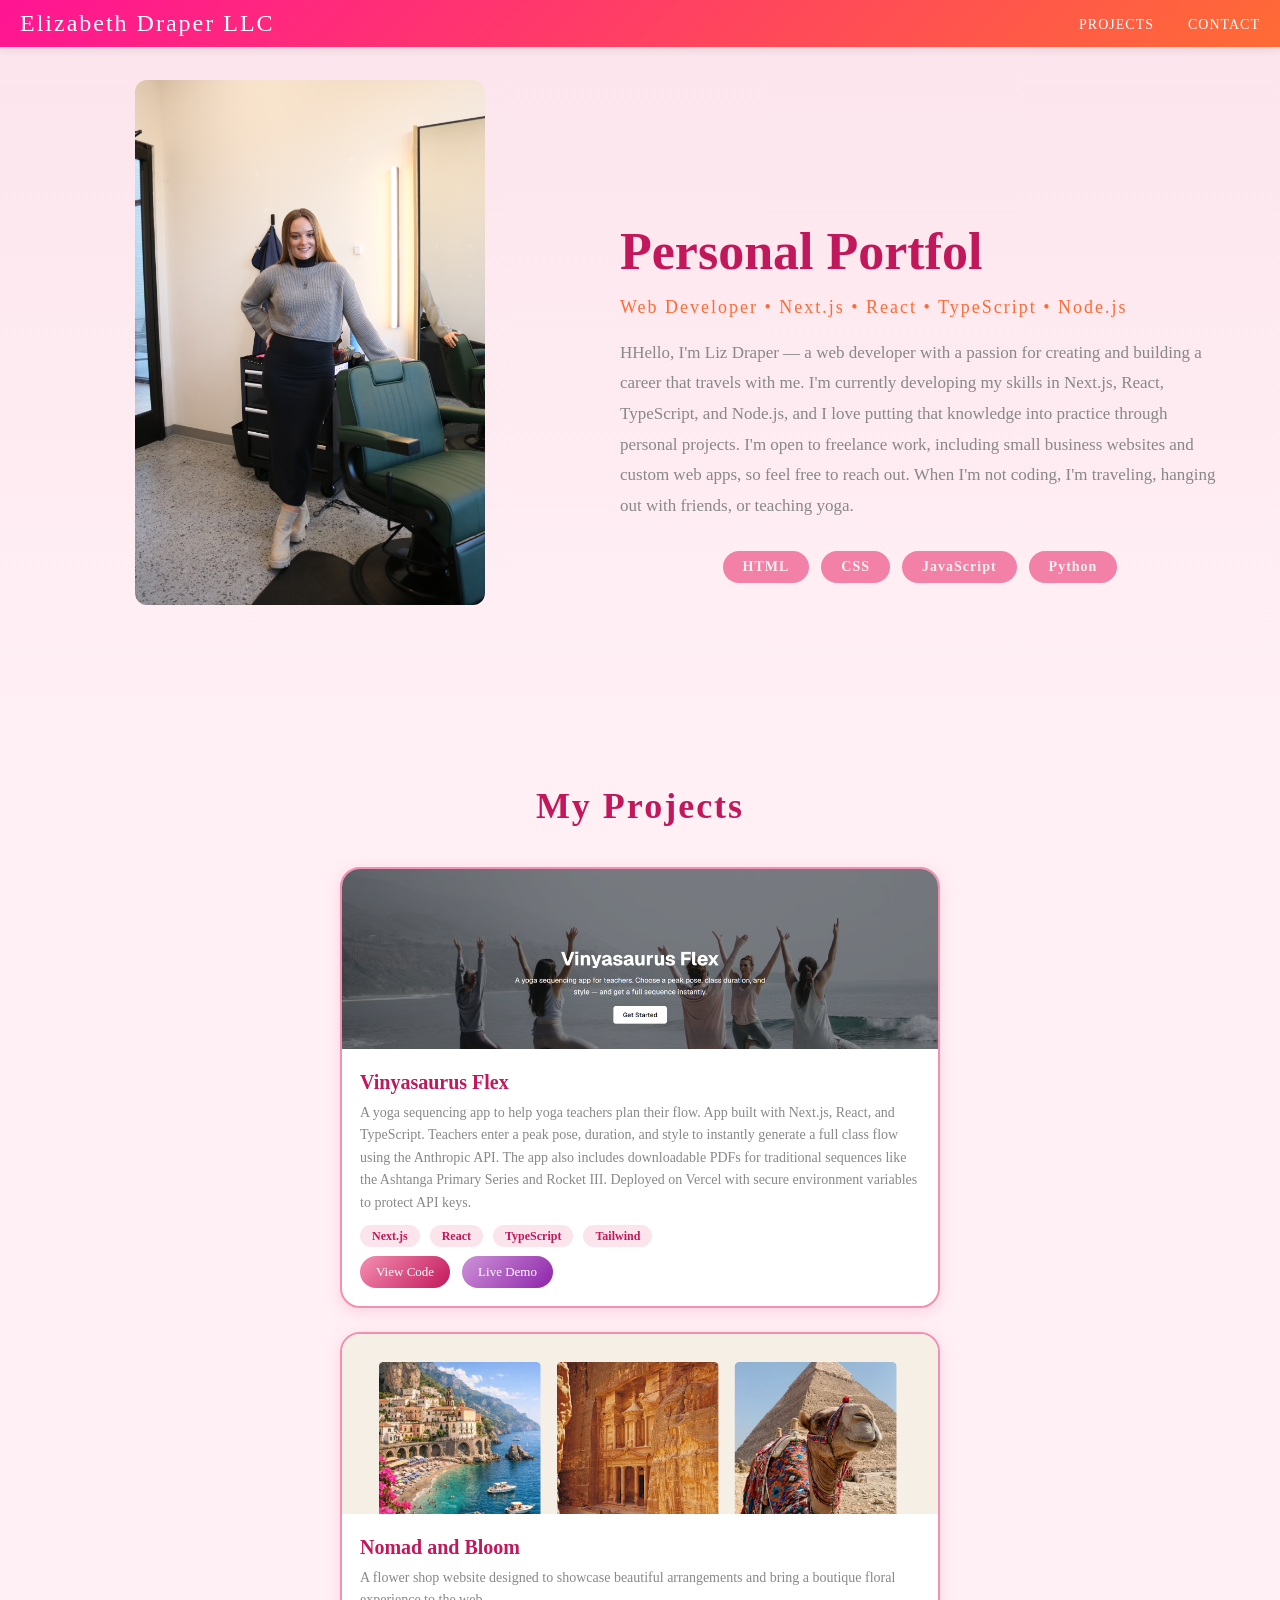
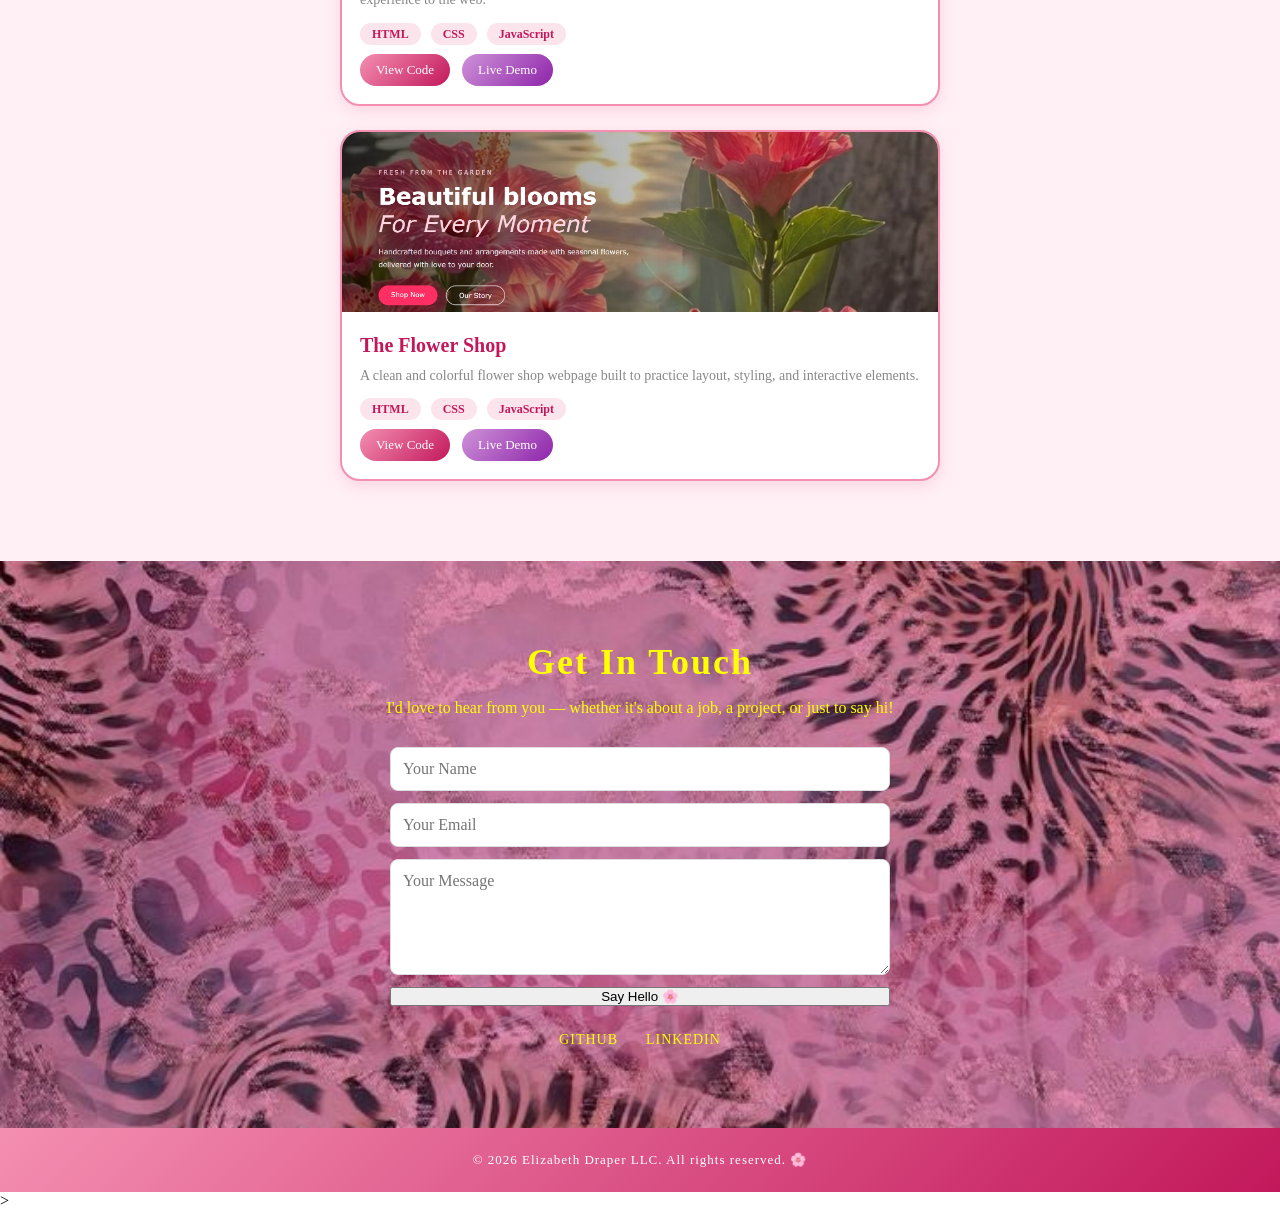
==== commit 45f439c8: "Add files via upload" ====
--- a/index.html
+++ b/index.html
@@ -26,12 +26,13 @@
 
     <div class="hero-text">
       <h1>Personal Portfolio 🌸</h1>
-      <h2 class="tagline">Aspiring Web Developer • HTML • CSS • JavaScript</h2>
+      <h2 class="tagline"> Web Developer • Next.js • React • TypeScript • Node.js </h2>
 
       <p>
-        Hello, I'm Liz Draper — a beginner web developer with a passion for creating and building. 
-        I'm currently developing my skills in HTML, CSS, JavaScript, and Python, and I love putting that knowledge 
-        into practice through personal projects. I'm open to freelance opportunities, so feel free to reach out! When I'm not coding, I am traveling, hanging out with friends, or teaching yoga!
+        HHello, I'm Liz Draper — a web developer with a passion for creating and building a career that travels with me. 
+        I'm currently developing my skills in Next.js, React, TypeScript, and Node.js, and I love putting that knowledge 
+        into practice through personal projects. I'm open to freelance work, including small business websites and custom web apps, so feel free to reach out. When I'm not coding, 
+        I'm traveling, hanging out with friends, or teaching yoga.
       </p>
 
       <div class="skills-list">
@@ -112,43 +113,6 @@
           </div>
         </div>
       </div>
-
-      <div class="project-card">
-        <img src="images/cutsplus.png" alt="Cuts Plus">
-        <div class="project-info">
-          <h3>Cuts Plus</h3>
-          <p>Improved an existing Wix website by refining layout, enhancing navigation, and optimizing mobile responsiveness for a cleaner, more user-friendly experience.
-            </p>
-          <div class="project-tags">
-            <span>SEO</span>
-            <span>UI/UX</span>
-            <span>Wix</span>
-          </div>
-          <div class="project-links">
-            <a href="https://www.cutsplusproducts.com/" target="_blank">View Code</a>
-            <a href="https://www.cutsplusproducts.com/" target="_blank">Live Demo</a>
-          </div>
-        </div>
-      </div>
-
-      <div class="project-card">
-        <img src="images/earf.png" alt="The Globe">
-        <div class="project-info">
-          <h3>The Globe</h3>
-          <p>An interactive web project exploring global content and design, built to strengthen JavaScript and CSS skills.</p>
-          <div class="project-tags">
-            <span>HTML</span>
-            <span>CSS</span>
-            <span>JavaScript</span>
-          </div>
-          <div class="project-links">
-            <a href="https://ead49181.github.io/globe/" target="_blank">View Code</a>
-            <a href="https://ead49181.github.io/globe/" target="_blank">Live Demo</a>
-          </div>
-        </div>
-      </div>
-
-    </div>
   </section>
 
   <!-- Contact -->
